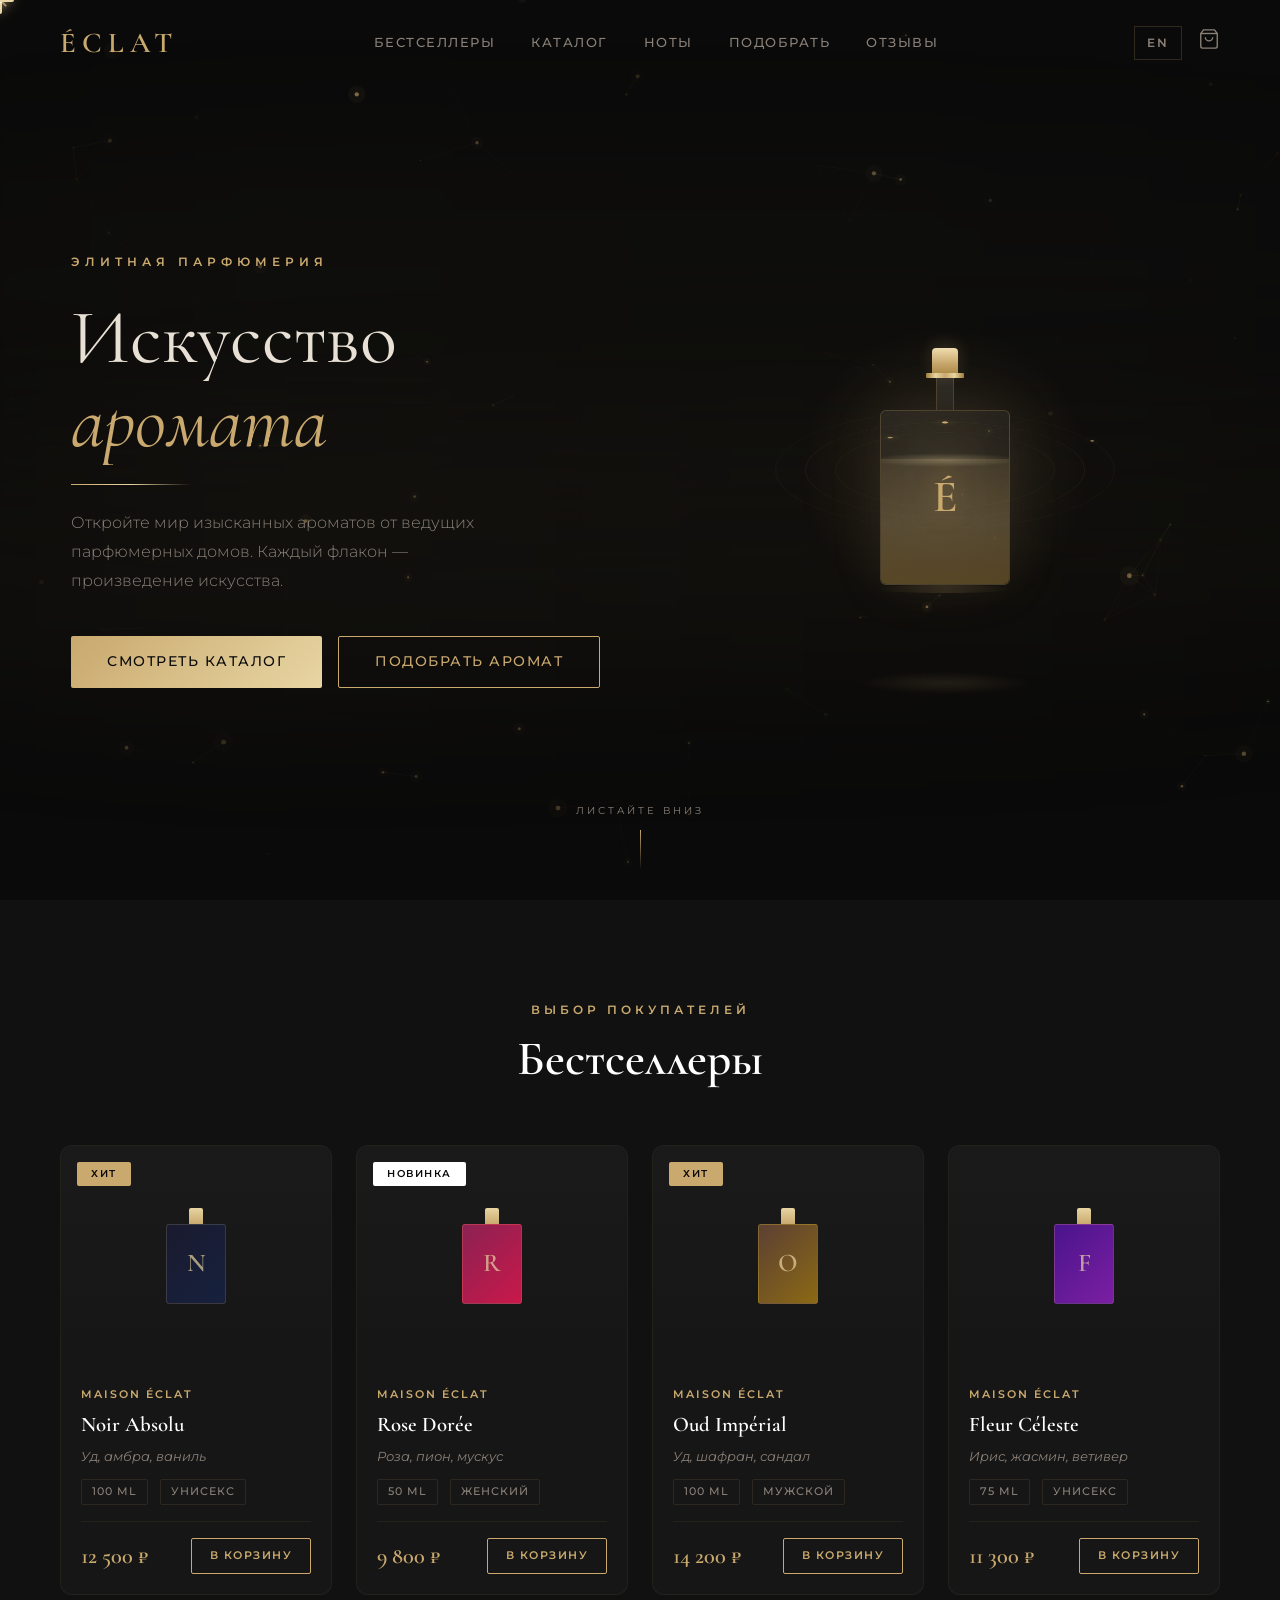
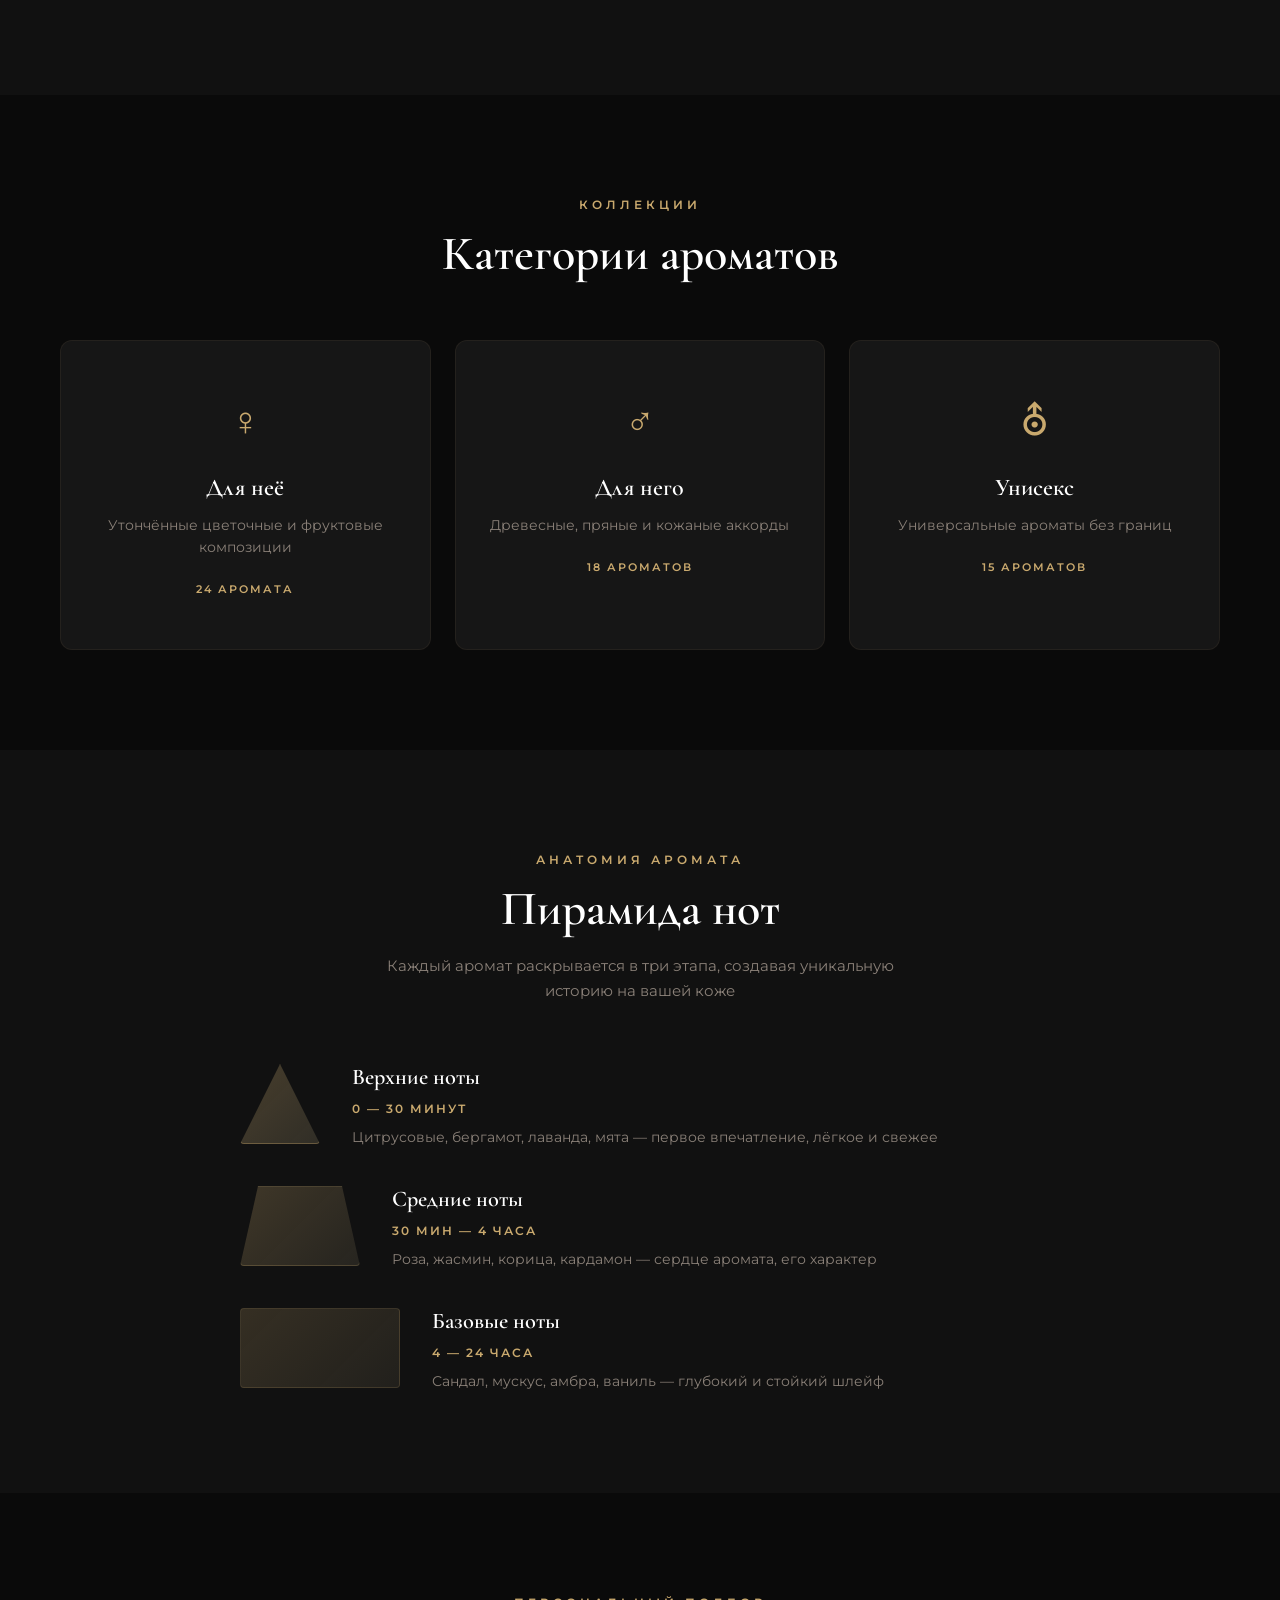
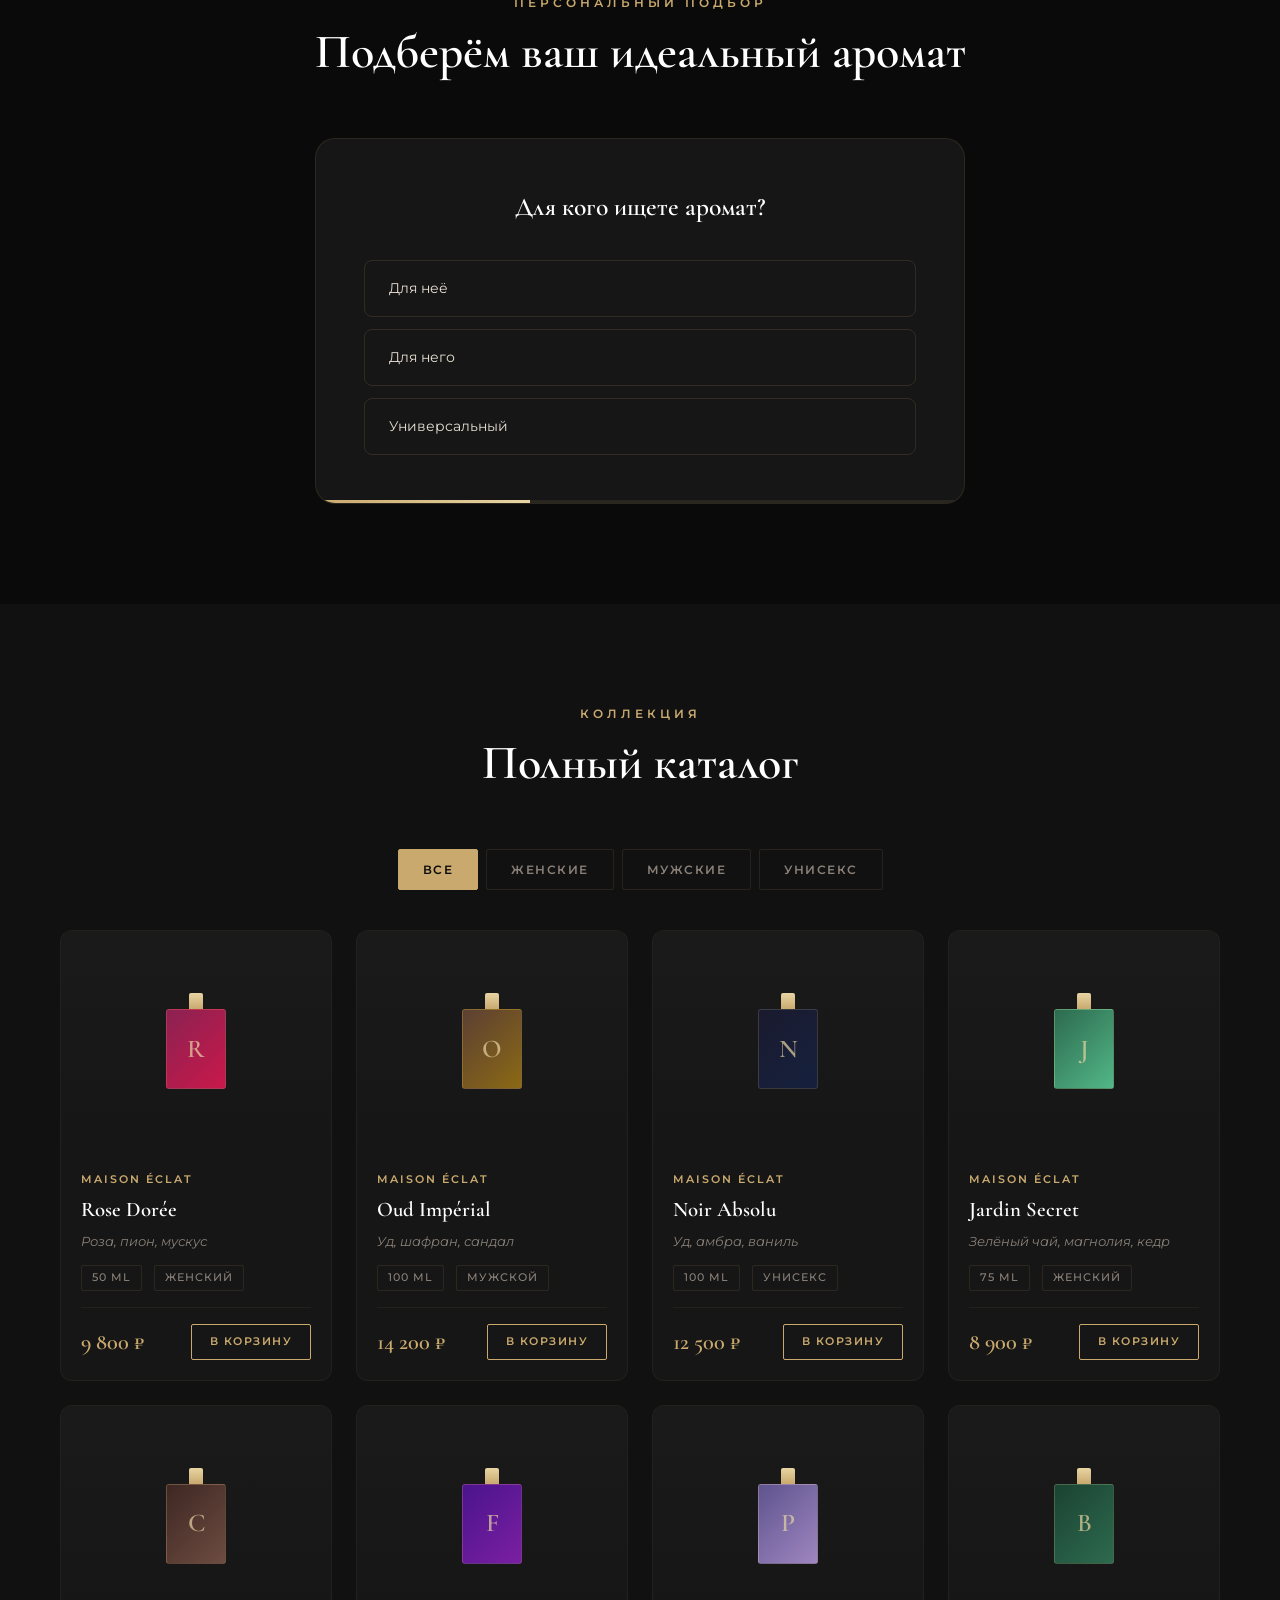
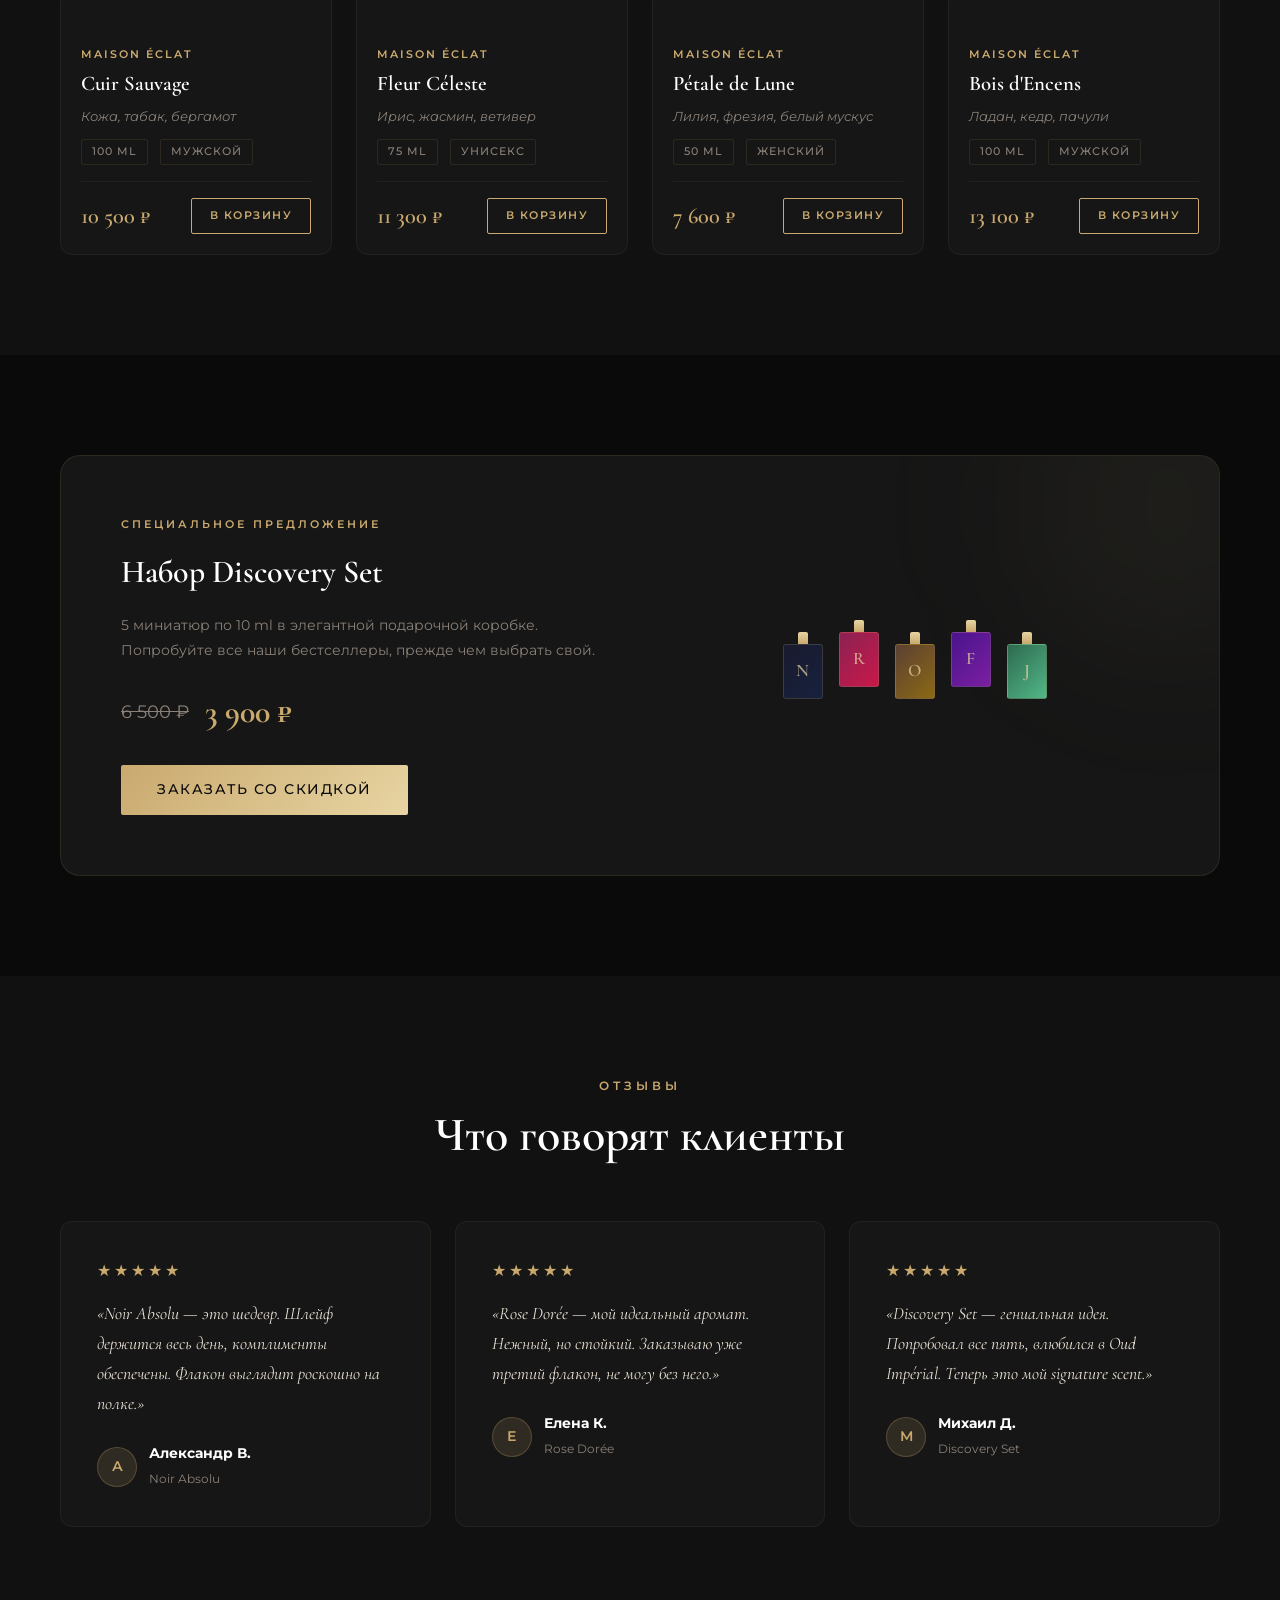
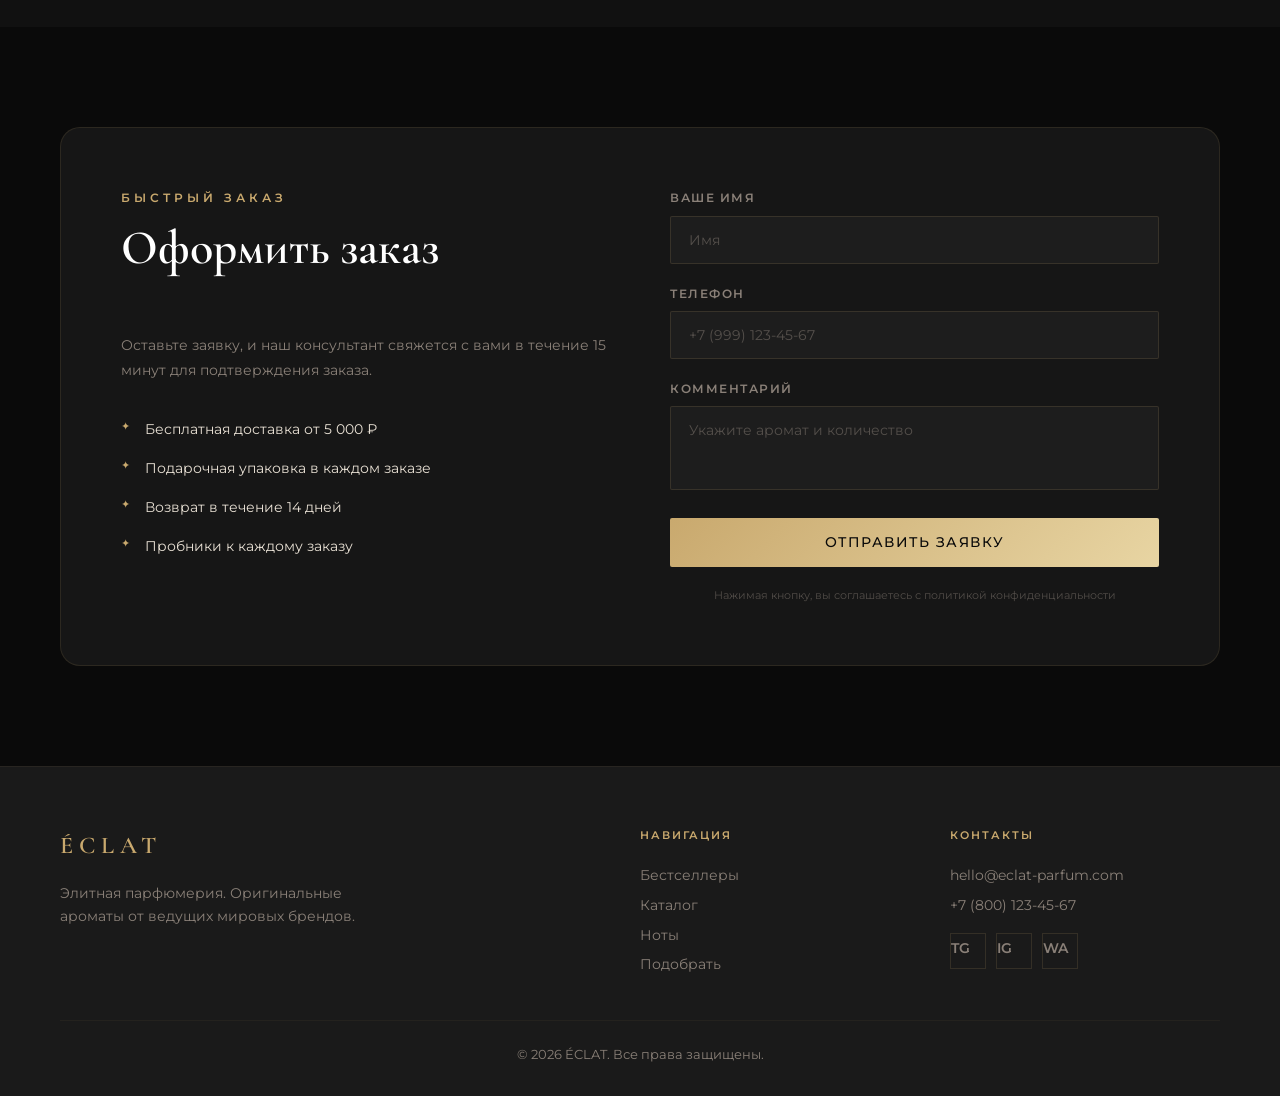
==== index.html @ 72a9467e "Initial deploy" ====
<!DOCTYPE html>
<html lang="ru">
<head>
    <meta charset="UTF-8">
    <meta name="viewport" content="width=device-width, initial-scale=1.0">
    <meta name="description" content="ÉCLAT — магазин элитной парфюмерии. Оригинальные ароматы от ведущих мировых брендов.">
    <meta property="og:title" content="ÉCLAT — Luxury Perfumery">
    <meta property="og:description" content="Original fragrances from world-renowned brands. Find your signature scent.">
    <meta property="og:type" content="website">
    <title>ÉCLAT — Luxury Perfumery</title>
    <link rel="preconnect" href="https://fonts.googleapis.com">
    <link rel="preconnect" href="https://fonts.gstatic.com" crossorigin>
    <link href="https://fonts.googleapis.com/css2?family=Cormorant+Garamond:ital,wght@0,400;0,500;0,600;0,700;1,400;1,500&family=Montserrat:wght@300;400;500;600;700&display=swap" rel="stylesheet">
    <link rel="stylesheet" href="style.css">
    <color-scheme content="only light">
</head>
<body>

    <!-- HEADER -->
    <header class="header" id="header">
        <div class="container header__inner">
            <a href="#" class="logo">ÉCLAT</a>
            <nav class="nav" id="nav">
                <a href="#bestsellers" class="nav__link" data-i18n="nav_best">Бестселлеры</a>
                <a href="#catalog" class="nav__link" data-i18n="nav_catalog">Каталог</a>
                <a href="#pyramid" class="nav__link" data-i18n="nav_pyramid">Ноты</a>
                <a href="#quiz" class="nav__link" data-i18n="nav_quiz">Подобрать</a>
                <a href="#reviews" class="nav__link" data-i18n="nav_reviews">Отзывы</a>
            </nav>
            <div class="header__right">
                <button class="lang-toggle" id="langToggle" aria-label="Switch language">EN</button>
                <button class="cart-btn" id="cartBtn" aria-label="Cart">
                    <svg width="22" height="22" viewBox="0 0 24 24" fill="none" stroke="currentColor" stroke-width="1.5"><path d="M6 2L3 6v14a2 2 0 002 2h14a2 2 0 002-2V6l-3-4z"/><line x1="3" y1="6" x2="21" y2="6"/><path d="M16 10a4 4 0 01-8 0"/></svg>
                    <span class="cart-btn__count" id="cartCount">0</span>
                </button>
                <button class="burger" id="burger" aria-label="Menu">
                    <span></span><span></span><span></span>
                </button>
            </div>
        </div>
    </header>

    <!-- HERO -->
    <section class="hero" id="hero">
        <canvas class="hero__canvas" id="heroCanvas"></canvas>
        <div class="hero__aurora">
            <div class="hero__aurora-wave hero__aurora-wave--1"></div>
            <div class="hero__aurora-wave hero__aurora-wave--2"></div>
            <div class="hero__aurora-wave hero__aurora-wave--3"></div>
        </div>
        <div class="hero__mouse-glow" id="mouseGlow"></div>
        <div class="container hero__inner">
            <div class="hero__content">
                <p class="hero__pre" data-i18n="hero_pre">Элитная парфюмерия</p>
                <h1 class="hero__title">
                    <span class="hero__title-line" data-i18n="hero_t1">Искусство</span>
                    <span class="hero__title-line hero__title-line--accent" data-i18n="hero_t2">аромата</span>
                </h1>
                <div class="hero__line-reveal"></div>
                <p class="hero__subtitle" data-i18n="hero_sub">Откройте мир изысканных ароматов от ведущих парфюмерных домов. Каждый флакон — произведение искусства.</p>
                <div class="hero__actions">
                    <a href="#catalog" class="btn btn--gold" data-i18n="hero_cta1">Смотреть каталог</a>
                    <a href="#quiz" class="btn btn--outline" data-i18n="hero_cta2">Подобрать аромат</a>
                </div>
            </div>
            <div class="hero__bottle">
                <div class="hero__orbit hero__orbit--1"><div class="hero__orbit-dot"></div></div>
                <div class="hero__orbit hero__orbit--2"><div class="hero__orbit-dot"></div></div>
                <div class="hero__orbit hero__orbit--3"><div class="hero__orbit-dot"></div></div>
                <div class="hero__bottle-glow"></div>
                <div class="hero__bottle-shape">
                    <div class="hero__bottle-cap"></div>
                    <div class="hero__bottle-neck"></div>
                    <div class="hero__bottle-body">
                        <div class="hero__bottle-liquid"></div>
                        <div class="hero__bottle-reflection"></div>
                        <div class="hero__bottle-label">É</div>
                    </div>
                    <div class="hero__bottle-base"></div>
                </div>
                <div class="hero__bottle-shadow"></div>
                <div class="hero__sparkles" id="heroSparkles"></div>
            </div>
        </div>
        <div class="hero__scroll">
            <span data-i18n="hero_scroll">Листайте вниз</span>
            <div class="hero__scroll-line"></div>
        </div>
    </section>

    <!-- BESTSELLERS -->
    <section class="bestsellers" id="bestsellers">
        <div class="container">
            <div class="section-head">
                <p class="section-label" data-i18n="best_label">Выбор покупателей</p>
                <h2 class="section-title" data-i18n="best_title">Бестселлеры</h2>
            </div>
            <div class="bestsellers__grid">
                <div class="product-card" data-price="12500" data-name-ru="Noir Absolu" data-name-en="Noir Absolu">
                    <div class="product-card__badge" data-i18n="badge_hit">Хит</div>
                    <div class="product-card__img">
                        <div class="product-card__bottle" style="--clr1: #1a1a2e; --clr2: #16213e;">
                            <div class="mini-bottle"><div class="mini-cap"></div><div class="mini-body"><span>N</span></div></div>
                        </div>
                    </div>
                    <div class="product-card__info">
                        <p class="product-card__brand">Maison ÉCLAT</p>
                        <h3 class="product-card__name">Noir Absolu</h3>
                        <p class="product-card__notes" data-i18n="best1_notes">Уд, амбра, ваниль</p>
                        <div class="product-card__meta">
                            <span class="product-card__volume">100 ml</span>
                            <span class="product-card__type" data-i18n="type_unisex">Унисекс</span>
                        </div>
                        <div class="product-card__bottom">
                            <span class="product-card__price">12 500 ₽</span>
                            <button class="product-card__cart" data-i18n="btn_cart" aria-label="Add to cart">В корзину</button>
                        </div>
                    </div>
                </div>
                <div class="product-card" data-price="9800" data-name-ru="Rose Dorée" data-name-en="Rose Dorée">
                    <div class="product-card__badge badge--new" data-i18n="badge_new">Новинка</div>
                    <div class="product-card__img">
                        <div class="product-card__bottle" style="--clr1: #8b2252; --clr2: #c9184a;">
                            <div class="mini-bottle"><div class="mini-cap"></div><div class="mini-body"><span>R</span></div></div>
                        </div>
                    </div>
                    <div class="product-card__info">
                        <p class="product-card__brand">Maison ÉCLAT</p>
                        <h3 class="product-card__name">Rose Dorée</h3>
                        <p class="product-card__notes" data-i18n="best2_notes">Роза, пион, мускус</p>
                        <div class="product-card__meta">
                            <span class="product-card__volume">50 ml</span>
                            <span class="product-card__type" data-i18n="type_women">Женский</span>
                        </div>
                        <div class="product-card__bottom">
                            <span class="product-card__price">9 800 ₽</span>
                            <button class="product-card__cart" data-i18n="btn_cart">В корзину</button>
                        </div>
                    </div>
                </div>
                <div class="product-card" data-price="14200" data-name-ru="Oud Impérial" data-name-en="Oud Impérial">
                    <div class="product-card__badge" data-i18n="badge_hit">Хит</div>
                    <div class="product-card__img">
                        <div class="product-card__bottle" style="--clr1: #5c4033; --clr2: #8b6914;">
                            <div class="mini-bottle"><div class="mini-cap"></div><div class="mini-body"><span>O</span></div></div>
                        </div>
                    </div>
                    <div class="product-card__info">
                        <p class="product-card__brand">Maison ÉCLAT</p>
                        <h3 class="product-card__name">Oud Impérial</h3>
                        <p class="product-card__notes" data-i18n="best3_notes">Уд, шафран, сандал</p>
                        <div class="product-card__meta">
                            <span class="product-card__volume">100 ml</span>
                            <span class="product-card__type" data-i18n="type_men">Мужской</span>
                        </div>
                        <div class="product-card__bottom">
                            <span class="product-card__price">14 200 ₽</span>
                            <button class="product-card__cart" data-i18n="btn_cart">В корзину</button>
                        </div>
                    </div>
                </div>
                <div class="product-card" data-price="11300" data-name-ru="Fleur Céleste" data-name-en="Fleur Céleste">
                    <div class="product-card__img">
                        <div class="product-card__bottle" style="--clr1: #4a148c; --clr2: #7b1fa2;">
                            <div class="mini-bottle"><div class="mini-cap"></div><div class="mini-body"><span>F</span></div></div>
                        </div>
                    </div>
                    <div class="product-card__info">
                        <p class="product-card__brand">Maison ÉCLAT</p>
                        <h3 class="product-card__name">Fleur Céleste</h3>
                        <p class="product-card__notes" data-i18n="best4_notes">Ирис, жасмин, ветивер</p>
                        <div class="product-card__meta">
                            <span class="product-card__volume">75 ml</span>
                            <span class="product-card__type" data-i18n="type_unisex">Унисекс</span>
                        </div>
                        <div class="product-card__bottom">
                            <span class="product-card__price">11 300 ₽</span>
                            <button class="product-card__cart" data-i18n="btn_cart">В корзину</button>
                        </div>
                    </div>
                </div>
            </div>
        </div>
    </section>

    <!-- CATEGORIES -->
    <section class="categories" id="categories">
        <div class="container">
            <div class="section-head">
                <p class="section-label" data-i18n="cat_label">Коллекции</p>
                <h2 class="section-title" data-i18n="cat_title">Категории ароматов</h2>
            </div>
            <div class="categories__grid">
                <a href="#catalog" class="category-card" data-filter="women">
                    <div class="category-card__icon">&#9792;</div>
                    <h3 data-i18n="cat_women">Для неё</h3>
                    <p data-i18n="cat_women_desc">Утончённые цветочные и фруктовые композиции</p>
                    <span class="category-card__count" data-i18n="cat_women_count">24 аромата</span>
                </a>
                <a href="#catalog" class="category-card" data-filter="men">
                    <div class="category-card__icon">&#9794;</div>
                    <h3 data-i18n="cat_men">Для него</h3>
                    <p data-i18n="cat_men_desc">Древесные, пряные и кожаные аккорды</p>
                    <span class="category-card__count" data-i18n="cat_men_count">18 ароматов</span>
                </a>
                <a href="#catalog" class="category-card" data-filter="unisex">
                    <div class="category-card__icon">&#9954;</div>
                    <h3 data-i18n="cat_unisex">Унисекс</h3>
                    <p data-i18n="cat_unisex_desc">Универсальные ароматы без границ</p>
                    <span class="category-card__count" data-i18n="cat_unisex_count">15 ароматов</span>
                </a>
            </div>
        </div>
    </section>

    <!-- FRAGRANCE PYRAMID -->
    <section class="pyramid" id="pyramid">
        <div class="container">
            <div class="section-head">
                <p class="section-label" data-i18n="pyr_label">Анатомия аромата</p>
                <h2 class="section-title" data-i18n="pyr_title">Пирамида нот</h2>
                <p class="section-desc" data-i18n="pyr_desc">Каждый аромат раскрывается в три этапа, создавая уникальную историю на вашей коже</p>
            </div>
            <div class="pyramid__visual">
                <div class="pyramid__level pyramid__level--top">
                    <div class="pyramid__shape pyramid__shape--top"></div>
                    <div class="pyramid__info">
                        <h3 data-i18n="pyr_top">Верхние ноты</h3>
                        <p class="pyramid__time" data-i18n="pyr_top_time">0 — 30 минут</p>
                        <p class="pyramid__notes" data-i18n="pyr_top_notes">Цитрусовые, бергамот, лаванда, мята — первое впечатление, лёгкое и свежее</p>
                    </div>
                </div>
                <div class="pyramid__level pyramid__level--mid">
                    <div class="pyramid__shape pyramid__shape--mid"></div>
                    <div class="pyramid__info">
                        <h3 data-i18n="pyr_mid">Средние ноты</h3>
                        <p class="pyramid__time" data-i18n="pyr_mid_time">30 мин — 4 часа</p>
                        <p class="pyramid__notes" data-i18n="pyr_mid_notes">Роза, жасмин, корица, кардамон — сердце аромата, его характер</p>
                    </div>
                </div>
                <div class="pyramid__level pyramid__level--base">
                    <div class="pyramid__shape pyramid__shape--base"></div>
                    <div class="pyramid__info">
                        <h3 data-i18n="pyr_base">Базовые ноты</h3>
                        <p class="pyramid__time" data-i18n="pyr_base_time">4 — 24 часа</p>
                        <p class="pyramid__notes" data-i18n="pyr_base_notes">Сандал, мускус, амбра, ваниль — глубокий и стойкий шлейф</p>
                    </div>
                </div>
            </div>
        </div>
    </section>

    <!-- QUIZ -->
    <section class="quiz" id="quiz">
        <div class="container">
            <div class="section-head">
                <p class="section-label" data-i18n="quiz_label">Персональный подбор</p>
                <h2 class="section-title" data-i18n="quiz_title">Подберём ваш идеальный аромат</h2>
            </div>
            <div class="quiz__box" id="quizBox">
                <div class="quiz__step quiz__step--active" data-step="1">
                    <p class="quiz__question" data-i18n="q1">Для кого ищете аромат?</p>
                    <div class="quiz__options">
                        <button class="quiz__option" data-value="women" data-i18n="q1_a1">Для неё</button>
                        <button class="quiz__option" data-value="men" data-i18n="q1_a2">Для него</button>
                        <button class="quiz__option" data-value="unisex" data-i18n="q1_a3">Универсальный</button>
                    </div>
                </div>
                <div class="quiz__step" data-step="2">
                    <p class="quiz__question" data-i18n="q2">Какое настроение ближе?</p>
                    <div class="quiz__options">
                        <button class="quiz__option" data-value="fresh" data-i18n="q2_a1">Свежесть и лёгкость</button>
                        <button class="quiz__option" data-value="warm" data-i18n="q2_a2">Тепло и уют</button>
                        <button class="quiz__option" data-value="bold" data-i18n="q2_a3">Дерзость и страсть</button>
                        <button class="quiz__option" data-value="elegant" data-i18n="q2_a4">Элегантность и класс</button>
                    </div>
                </div>
                <div class="quiz__step" data-step="3">
                    <p class="quiz__question" data-i18n="q3">Предпочтительная стойкость?</p>
                    <div class="quiz__options">
                        <button class="quiz__option" data-value="light" data-i18n="q3_a1">Лёгкий (2-4 часа)</button>
                        <button class="quiz__option" data-value="medium" data-i18n="q3_a2">Средний (4-8 часов)</button>
                        <button class="quiz__option" data-value="heavy" data-i18n="q3_a3">Стойкий (8+ часов)</button>
                    </div>
                </div>
                <div class="quiz__step" data-step="result">
                    <div class="quiz__result" id="quizResult"></div>
                </div>
                <div class="quiz__progress">
                    <div class="quiz__progress-bar" id="quizProgress"></div>
                </div>
            </div>
        </div>
    </section>

    <!-- CATALOG -->
    <section class="catalog" id="catalog">
        <div class="container">
            <div class="section-head">
                <p class="section-label" data-i18n="cat2_label">Коллекция</p>
                <h2 class="section-title" data-i18n="cat2_title">Полный каталог</h2>
            </div>
            <div class="catalog__filters">
                <button class="catalog__filter active" data-filter="all" data-i18n="filter_all">Все</button>
                <button class="catalog__filter" data-filter="women" data-i18n="filter_women">Женские</button>
                <button class="catalog__filter" data-filter="men" data-i18n="filter_men">Мужские</button>
                <button class="catalog__filter" data-filter="unisex" data-i18n="filter_unisex">Унисекс</button>
            </div>
            <div class="catalog__grid" id="catalogGrid">
                <!-- Product 1 -->
                <div class="product-card" data-category="women" data-price="9800" data-name-ru="Rose Dorée" data-name-en="Rose Dorée">
                    <div class="product-card__img">
                        <div class="product-card__bottle" style="--clr1: #8b2252; --clr2: #c9184a;">
                            <div class="mini-bottle"><div class="mini-cap"></div><div class="mini-body"><span>R</span></div></div>
                        </div>
                    </div>
                    <div class="product-card__info">
                        <p class="product-card__brand">Maison ÉCLAT</p>
                        <h3 class="product-card__name">Rose Dorée</h3>
                        <p class="product-card__notes" data-i18n="c1_notes">Роза, пион, мускус</p>
                        <div class="product-card__meta">
                            <span class="product-card__volume">50 ml</span>
                            <span class="product-card__type" data-i18n="type_women">Женский</span>
                        </div>
                        <div class="product-card__bottom">
                            <span class="product-card__price">9 800 ₽</span>
                            <button class="product-card__cart" data-i18n="btn_cart">В корзину</button>
                        </div>
                    </div>
                </div>
                <!-- Product 2 -->
                <div class="product-card" data-category="men" data-price="14200" data-name-ru="Oud Impérial" data-name-en="Oud Impérial">
                    <div class="product-card__img">
                        <div class="product-card__bottle" style="--clr1: #5c4033; --clr2: #8b6914;">
                            <div class="mini-bottle"><div class="mini-cap"></div><div class="mini-body"><span>O</span></div></div>
                        </div>
                    </div>
                    <div class="product-card__info">
                        <p class="product-card__brand">Maison ÉCLAT</p>
                        <h3 class="product-card__name">Oud Impérial</h3>
                        <p class="product-card__notes" data-i18n="c2_notes">Уд, шафран, сандал</p>
                        <div class="product-card__meta">
                            <span class="product-card__volume">100 ml</span>
                            <span class="product-card__type" data-i18n="type_men">Мужской</span>
                        </div>
                        <div class="product-card__bottom">
                            <span class="product-card__price">14 200 ₽</span>
                            <button class="product-card__cart" data-i18n="btn_cart">В корзину</button>
                        </div>
                    </div>
                </div>
                <!-- Product 3 -->
                <div class="product-card" data-category="unisex" data-price="12500" data-name-ru="Noir Absolu" data-name-en="Noir Absolu">
                    <div class="product-card__img">
                        <div class="product-card__bottle" style="--clr1: #1a1a2e; --clr2: #16213e;">
                            <div class="mini-bottle"><div class="mini-cap"></div><div class="mini-body"><span>N</span></div></div>
                        </div>
                    </div>
                    <div class="product-card__info">
                        <p class="product-card__brand">Maison ÉCLAT</p>
                        <h3 class="product-card__name">Noir Absolu</h3>
                        <p class="product-card__notes" data-i18n="c3_notes">Уд, амбра, ваниль</p>
                        <div class="product-card__meta">
                            <span class="product-card__volume">100 ml</span>
                            <span class="product-card__type" data-i18n="type_unisex">Унисекс</span>
                        </div>
                        <div class="product-card__bottom">
                            <span class="product-card__price">12 500 ₽</span>
                            <button class="product-card__cart" data-i18n="btn_cart">В корзину</button>
                        </div>
                    </div>
                </div>
                <!-- Product 4 -->
                <div class="product-card" data-category="women" data-price="8900" data-name-ru="Jardin Secret" data-name-en="Jardin Secret">
                    <div class="product-card__img">
                        <div class="product-card__bottle" style="--clr1: #2d6a4f; --clr2: #52b788;">
                            <div class="mini-bottle"><div class="mini-cap"></div><div class="mini-body"><span>J</span></div></div>
                        </div>
                    </div>
                    <div class="product-card__info">
                        <p class="product-card__brand">Maison ÉCLAT</p>
                        <h3 class="product-card__name">Jardin Secret</h3>
                        <p class="product-card__notes" data-i18n="c4_notes">Зелёный чай, магнолия, кедр</p>
                        <div class="product-card__meta">
                            <span class="product-card__volume">75 ml</span>
                            <span class="product-card__type" data-i18n="type_women">Женский</span>
                        </div>
                        <div class="product-card__bottom">
                            <span class="product-card__price">8 900 ₽</span>
                            <button class="product-card__cart" data-i18n="btn_cart">В корзину</button>
                        </div>
                    </div>
                </div>
                <!-- Product 5 -->
                <div class="product-card" data-category="men" data-price="10500" data-name-ru="Cuir Sauvage" data-name-en="Cuir Sauvage">
                    <div class="product-card__img">
                        <div class="product-card__bottle" style="--clr1: #3e2723; --clr2: #6d4c41;">
                            <div class="mini-bottle"><div class="mini-cap"></div><div class="mini-body"><span>C</span></div></div>
                        </div>
                    </div>
                    <div class="product-card__info">
                        <p class="product-card__brand">Maison ÉCLAT</p>
                        <h3 class="product-card__name">Cuir Sauvage</h3>
                        <p class="product-card__notes" data-i18n="c5_notes">Кожа, табак, бергамот</p>
                        <div class="product-card__meta">
                            <span class="product-card__volume">100 ml</span>
                            <span class="product-card__type" data-i18n="type_men">Мужской</span>
                        </div>
                        <div class="product-card__bottom">
                            <span class="product-card__price">10 500 ₽</span>
                            <button class="product-card__cart" data-i18n="btn_cart">В корзину</button>
                        </div>
                    </div>
                </div>
                <!-- Product 6 -->
                <div class="product-card" data-category="unisex" data-price="11300" data-name-ru="Fleur Céleste" data-name-en="Fleur Céleste">
                    <div class="product-card__img">
                        <div class="product-card__bottle" style="--clr1: #4a148c; --clr2: #7b1fa2;">
                            <div class="mini-bottle"><div class="mini-cap"></div><div class="mini-body"><span>F</span></div></div>
                        </div>
                    </div>
                    <div class="product-card__info">
                        <p class="product-card__brand">Maison ÉCLAT</p>
                        <h3 class="product-card__name">Fleur Céleste</h3>
                        <p class="product-card__notes" data-i18n="c6_notes">Ирис, жасмин, ветивер</p>
                        <div class="product-card__meta">
                            <span class="product-card__volume">75 ml</span>
                            <span class="product-card__type" data-i18n="type_unisex">Унисекс</span>
                        </div>
                        <div class="product-card__bottom">
                            <span class="product-card__price">11 300 ₽</span>
                            <button class="product-card__cart" data-i18n="btn_cart">В корзину</button>
                        </div>
                    </div>
                </div>
                <!-- Product 7 -->
                <div class="product-card" data-category="women" data-price="7600" data-name-ru="Pétale de Lune" data-name-en="Pétale de Lune">
                    <div class="product-card__img">
                        <div class="product-card__bottle" style="--clr1: #5e548e; --clr2: #9f86c0;">
                            <div class="mini-bottle"><div class="mini-cap"></div><div class="mini-body"><span>P</span></div></div>
                        </div>
                    </div>
                    <div class="product-card__info">
                        <p class="product-card__brand">Maison ÉCLAT</p>
                        <h3 class="product-card__name">Pétale de Lune</h3>
                        <p class="product-card__notes" data-i18n="c7_notes">Лилия, фрезия, белый мускус</p>
                        <div class="product-card__meta">
                            <span class="product-card__volume">50 ml</span>
                            <span class="product-card__type" data-i18n="type_women">Женский</span>
                        </div>
                        <div class="product-card__bottom">
                            <span class="product-card__price">7 600 ₽</span>
                            <button class="product-card__cart" data-i18n="btn_cart">В корзину</button>
                        </div>
                    </div>
                </div>
                <!-- Product 8 -->
                <div class="product-card" data-category="men" data-price="13100" data-name-ru="Bois d'Encens" data-name-en="Bois d'Encens">
                    <div class="product-card__img">
                        <div class="product-card__bottle" style="--clr1: #1b4332; --clr2: #2d6a4f;">
                            <div class="mini-bottle"><div class="mini-cap"></div><div class="mini-body"><span>B</span></div></div>
                        </div>
                    </div>
                    <div class="product-card__info">
                        <p class="product-card__brand">Maison ÉCLAT</p>
                        <h3 class="product-card__name">Bois d'Encens</h3>
                        <p class="product-card__notes" data-i18n="c8_notes">Ладан, кедр, пачули</p>
                        <div class="product-card__meta">
                            <span class="product-card__volume">100 ml</span>
                            <span class="product-card__type" data-i18n="type_men">Мужской</span>
                        </div>
                        <div class="product-card__bottom">
                            <span class="product-card__price">13 100 ₽</span>
                            <button class="product-card__cart" data-i18n="btn_cart">В корзину</button>
                        </div>
                    </div>
                </div>
            </div>
        </div>
    </section>

    <!-- PROMO -->
    <section class="promo" id="promo">
        <div class="container">
            <div class="promo__inner">
                <div class="promo__content">
                    <p class="promo__label" data-i18n="promo_label">Специальное предложение</p>
                    <h2 class="promo__title" data-i18n="promo_title">Набор Discovery Set</h2>
                    <p class="promo__desc" data-i18n="promo_desc">5 миниатюр по 10 ml в элегантной подарочной коробке. Попробуйте все наши бестселлеры, прежде чем выбрать свой.</p>
                    <div class="promo__prices">
                        <span class="promo__old">6 500 ₽</span>
                        <span class="promo__new">3 900 ₽</span>
                    </div>
                    <a href="#order" class="btn btn--gold" data-i18n="promo_cta">Заказать со скидкой</a>
                </div>
                <div class="promo__visual">
                    <div class="promo__bottles">
                        <div class="promo__mini" style="--clr1: #1a1a2e; --clr2: #16213e; --delay: 0s;"><div class="mini-bottle sm"><div class="mini-cap"></div><div class="mini-body"><span>N</span></div></div></div>
                        <div class="promo__mini" style="--clr1: #8b2252; --clr2: #c9184a; --delay: 0.1s;"><div class="mini-bottle sm"><div class="mini-cap"></div><div class="mini-body"><span>R</span></div></div></div>
                        <div class="promo__mini" style="--clr1: #5c4033; --clr2: #8b6914; --delay: 0.2s;"><div class="mini-bottle sm"><div class="mini-cap"></div><div class="mini-body"><span>O</span></div></div></div>
                        <div class="promo__mini" style="--clr1: #4a148c; --clr2: #7b1fa2; --delay: 0.3s;"><div class="mini-bottle sm"><div class="mini-cap"></div><div class="mini-body"><span>F</span></div></div></div>
                        <div class="promo__mini" style="--clr1: #2d6a4f; --clr2: #52b788; --delay: 0.4s;"><div class="mini-bottle sm"><div class="mini-cap"></div><div class="mini-body"><span>J</span></div></div></div>
                    </div>
                </div>
            </div>
        </div>
    </section>

    <!-- REVIEWS -->
    <section class="reviews" id="reviews">
        <div class="container">
            <div class="section-head">
                <p class="section-label" data-i18n="rev_label">Отзывы</p>
                <h2 class="section-title" data-i18n="rev_title">Что говорят клиенты</h2>
            </div>
            <div class="reviews__grid">
                <div class="review-card">
                    <div class="review-card__stars">&#9733;&#9733;&#9733;&#9733;&#9733;</div>
                    <p class="review-card__text" data-i18n="rev1_text">«Noir Absolu — это шедевр. Шлейф держится весь день, комплименты обеспечены. Флакон выглядит роскошно на полке.»</p>
                    <div class="review-card__author">
                        <div class="review-card__avatar">А</div>
                        <div>
                            <strong data-i18n="rev1_name">Александр В.</strong>
                            <span>Noir Absolu</span>
                        </div>
                    </div>
                </div>
                <div class="review-card">
                    <div class="review-card__stars">&#9733;&#9733;&#9733;&#9733;&#9733;</div>
                    <p class="review-card__text" data-i18n="rev2_text">«Rose Dorée — мой идеальный аромат. Нежный, но стойкий. Заказываю уже третий флакон, не могу без него.»</p>
                    <div class="review-card__author">
                        <div class="review-card__avatar">Е</div>
                        <div>
                            <strong data-i18n="rev2_name">Елена К.</strong>
                            <span>Rose Dorée</span>
                        </div>
                    </div>
                </div>
                <div class="review-card">
                    <div class="review-card__stars">&#9733;&#9733;&#9733;&#9733;&#9733;</div>
                    <p class="review-card__text" data-i18n="rev3_text">«Discovery Set — гениальная идея. Попробовал все пять, влюбился в Oud Impérial. Теперь это мой signature scent.»</p>
                    <div class="review-card__author">
                        <div class="review-card__avatar">М</div>
                        <div>
                            <strong data-i18n="rev3_name">Михаил Д.</strong>
                            <span>Discovery Set</span>
                        </div>
                    </div>
                </div>
            </div>
        </div>
    </section>

    <!-- ORDER -->
    <section class="order" id="order">
        <div class="container">
            <div class="order__inner">
                <div class="order__content">
                    <div class="section-head" style="text-align:left;">
                        <p class="section-label" data-i18n="order_label">Быстрый заказ</p>
                        <h2 class="section-title" style="text-align:left;" data-i18n="order_title">Оформить заказ</h2>
                    </div>
                    <p class="order__desc" data-i18n="order_desc">Оставьте заявку, и наш консультант свяжется с вами в течение 15 минут для подтверждения заказа.</p>
                    <ul class="order__perks">
                        <li data-i18n="order_p1">Бесплатная доставка от 5 000 ₽</li>
                        <li data-i18n="order_p2">Подарочная упаковка в каждом заказе</li>
                        <li data-i18n="order_p3">Возврат в течение 14 дней</li>
                        <li data-i18n="order_p4">Пробники к каждому заказу</li>
                    </ul>
                </div>
                <form class="order__form" id="orderForm">
                    <div class="form-group">
                        <label data-i18n="form_name">Ваше имя</label>
                        <input type="text" name="name" required placeholder="Имя">
                    </div>
                    <div class="form-group">
                        <label data-i18n="form_phone">Телефон</label>
                        <input type="tel" name="phone" required placeholder="+7 (999) 123-45-67">
                    </div>
                    <div class="form-group">
                        <label data-i18n="form_comment">Комментарий</label>
                        <textarea name="comment" rows="3" placeholder="Укажите аромат и количество"></textarea>
                    </div>
                    <button type="submit" class="btn btn--gold btn--full" data-i18n="form_submit">Отправить заявку</button>
                    <p class="order__note" data-i18n="form_note">Нажимая кнопку, вы соглашаетесь с политикой конфиденциальности</p>
                </form>
            </div>
        </div>
    </section>

    <!-- CART MODAL -->
    <div class="cart-modal" id="cartModal">
        <div class="cart-modal__overlay" id="cartOverlay"></div>
        <div class="cart-modal__panel">
            <div class="cart-modal__header">
                <h3 data-i18n="cart_title">Корзина</h3>
                <button class="cart-modal__close" id="cartClose" aria-label="Close">&times;</button>
            </div>
            <div class="cart-modal__body" id="cartBody">
                <p class="cart-modal__empty" data-i18n="cart_empty">Корзина пуста</p>
            </div>
            <div class="cart-modal__footer" id="cartFooter" style="display:none;">
                <div class="cart-modal__total">
                    <span data-i18n="cart_total">Итого:</span>
                    <strong id="cartTotal">0 ₽</strong>
                </div>
                <a href="#order" class="btn btn--gold btn--full" id="cartCheckout" data-i18n="cart_checkout">Оформить заказ</a>
            </div>
        </div>
    </div>

    <!-- FOOTER -->
    <footer class="footer">
        <div class="container footer__inner">
            <div class="footer__top">
                <div class="footer__brand">
                    <a href="#" class="logo logo--footer">ÉCLAT</a>
                    <p class="footer__tagline" data-i18n="footer_tagline">Элитная парфюмерия. Оригинальные ароматы от ведущих мировых брендов.</p>
                </div>
                <div class="footer__links">
                    <h4 data-i18n="footer_nav">Навигация</h4>
                    <a href="#bestsellers" data-i18n="nav_best">Бестселлеры</a>
                    <a href="#catalog" data-i18n="nav_catalog">Каталог</a>
                    <a href="#pyramid" data-i18n="nav_pyramid">Ноты</a>
                    <a href="#quiz" data-i18n="nav_quiz">Подобрать</a>
                </div>
                <div class="footer__links">
                    <h4 data-i18n="footer_contacts">Контакты</h4>
                    <a href="mailto:hello@eclat-parfum.com">hello@eclat-parfum.com</a>
                    <a href="tel:+78001234567">+7 (800) 123-45-67</a>
                    <div class="footer__socials">
                        <a href="#" class="footer__social" aria-label="Telegram">TG</a>
                        <a href="#" class="footer__social" aria-label="Instagram">IG</a>
                        <a href="#" class="footer__social" aria-label="WhatsApp">WA</a>
                    </div>
                </div>
            </div>
            <div class="footer__bottom">
                <p>&copy; 2026 ÉCLAT. <span data-i18n="footer_rights">Все права защищены.</span></p>
            </div>
        </div>
    </footer>

    <!-- CUSTOM CURSOR -->
    <div class="cursor" id="cursor">
        <div class="cursor__star">
            <div class="cursor__ray cursor__ray--1"></div>
            <div class="cursor__ray cursor__ray--2"></div>
            <div class="cursor__dot"></div>
        </div>
    </div>

    <script src="script.js"></script>
</body>
</html>
---- style.css ----
/* ===== RESET & BASE ===== */
*, *::before, *::after {
    margin: 0;
    padding: 0;
    box-sizing: border-box;
}

:root {
    --gold: #c9a96e;
    --gold-light: #e8d5a3;
    --gold-dark: #a07d3a;
    --champagne: #f5e6c8;
    --cream: #faf6ef;
    --black: #0a0a0a;
    --dark: #111111;
    --dark-2: #1a1a1a;
    --dark-3: #222222;
    --dark-card: #161616;
    --text: #e8e0d4;
    --text-muted: #8a8078;
    --white: #ffffff;
    --gradient-gold: linear-gradient(135deg, #c9a96e, #e8d5a3);
    --gradient-dark: linear-gradient(180deg, #111111, #0a0a0a);
    --radius: 12px;
    --radius-sm: 8px;
    --radius-lg: 20px;
    --transition: 0.4s cubic-bezier(0.4, 0, 0.2, 1);
    color-scheme: only light;
}

html {
    scroll-behavior: smooth;
    scroll-padding-top: 80px;
}

body {
    font-family: 'Montserrat', -apple-system, BlinkMacSystemFont, sans-serif;
    background: var(--black);
    color: var(--text);
    line-height: 1.6;
    overflow-x: hidden;
    -webkit-font-smoothing: antialiased;
    cursor: none;
}

/* ===== CUSTOM CURSOR ===== */
.cursor {
    position: fixed;
    top: 0;
    left: 0;
    pointer-events: none;
    z-index: 99999;
    mix-blend-mode: screen;
    transition: transform 0.15s ease-out, opacity 0.3s;
    will-change: transform;
}

.cursor__star {
    width: 28px;
    height: 28px;
    position: relative;
    filter: drop-shadow(0 0 6px rgba(201, 169, 110, 0.6));
    transition: transform 0.2s ease;
}

/* 4-pointed star via two rotated squares */
.cursor__star::before,
.cursor__star::after {
    content: '';
    position: absolute;
    top: 50%;
    left: 50%;
    background: var(--gold-light);
}

.cursor__star::before {
    width: 4px;
    height: 28px;
    transform: translate(-50%, -50%);
    border-radius: 2px;
}

.cursor__star::after {
    width: 28px;
    height: 4px;
    transform: translate(-50%, -50%);
    border-radius: 2px;
}

/* Diagonal rays */
.cursor__ray {
    position: absolute;
    top: 50%;
    left: 50%;
    background: var(--gold);
    border-radius: 1px;
    opacity: 0.7;
}

.cursor__ray--1 {
    width: 2px;
    height: 18px;
    transform: translate(-50%, -50%) rotate(45deg);
}

.cursor__ray--2 {
    width: 2px;
    height: 18px;
    transform: translate(-50%, -50%) rotate(-45deg);
}

/* Center dot */
.cursor__dot {
    position: absolute;
    top: 50%;
    left: 50%;
    width: 6px;
    height: 6px;
    border-radius: 50%;
    background: var(--white);
    transform: translate(-50%, -50%);
    box-shadow: 0 0 8px rgba(255, 255, 255, 0.6);
}

/* Hover state — star grows and rotates */
.cursor.hovering .cursor__star {
    transform: scale(1.3) rotate(45deg);
}

/* Trail sparkle */
.cursor-trail {
    position: fixed;
    pointer-events: none;
    z-index: 99998;
    width: 6px;
    height: 6px;
    border-radius: 50%;
    background: var(--gold);
    opacity: 0;
    animation: cursorTrailFade 0.6s ease-out forwards;
    mix-blend-mode: screen;
}

@keyframes cursorTrailFade {
    0% { opacity: 0.7; transform: scale(1); }
    100% { opacity: 0; transform: scale(0); }
}

/* Restore default cursor on interactive elements for usability */
a, button, input, select, textarea, [role="button"] {
    cursor: none;
}

/* Hide custom cursor on touch devices */
@media (hover: none) and (pointer: coarse) {
    body { cursor: auto; }
    .cursor { display: none; }
    a, button, input, select, textarea { cursor: auto; }
}

.container {
    max-width: 1200px;
    margin: 0 auto;
    padding: 0 20px;
}

a { text-decoration: none; color: inherit; }
button { cursor: pointer; border: none; background: none; font: inherit; color: inherit; }
ul { list-style: none; }
img { max-width: 100%; display: block; }

/* ===== TYPOGRAPHY ===== */
.section-head { text-align: center; margin-bottom: 56px; }

.section-label {
    font-family: 'Montserrat', sans-serif;
    font-size: 0.75rem;
    font-weight: 600;
    letter-spacing: 4px;
    text-transform: uppercase;
    color: var(--gold);
    margin-bottom: 12px;
}

.section-title {
    font-family: 'Cormorant Garamond', serif;
    font-size: clamp(2rem, 4vw, 3rem);
    font-weight: 600;
    color: var(--white);
    line-height: 1.2;
}

.section-desc {
    color: var(--text-muted);
    max-width: 560px;
    margin: 16px auto 0;
    font-size: 0.95rem;
}

/* ===== BUTTONS ===== */
.btn {
    display: inline-flex;
    align-items: center;
    justify-content: center;
    gap: 8px;
    padding: 14px 36px;
    border-radius: 2px;
    font-weight: 500;
    font-size: 0.85rem;
    letter-spacing: 1.5px;
    text-transform: uppercase;
    transition: var(--transition);
    white-space: nowrap;
}

.btn--gold {
    background: var(--gradient-gold);
    color: var(--black);
}
.btn--gold:hover {
    box-shadow: 0 8px 32px rgba(201, 169, 110, 0.35);
    transform: translateY(-2px);
}

.btn--outline {
    border: 1px solid var(--gold);
    color: var(--gold);
}
.btn--outline:hover {
    background: rgba(201, 169, 110, 0.1);
}

.btn--full { width: 100%; }

/* ===== HEADER ===== */
.header {
    position: fixed;
    top: 0;
    left: 0;
    right: 0;
    z-index: 1000;
    padding: 20px 0;
    transition: var(--transition);
}

.header.scrolled {
    background: rgba(10, 10, 10, 0.92);
    backdrop-filter: blur(20px);
    -webkit-backdrop-filter: blur(20px);
    padding: 12px 0;
    border-bottom: 1px solid rgba(201, 169, 110, 0.1);
}

.header__inner {
    display: flex;
    align-items: center;
    justify-content: space-between;
}

.logo {
    font-family: 'Cormorant Garamond', serif;
    font-size: 1.8rem;
    font-weight: 600;
    letter-spacing: 6px;
    color: var(--gold);
    z-index: 1001;
}

.nav {
    display: flex;
    gap: 36px;
}

.nav__link {
    font-size: 0.8rem;
    font-weight: 500;
    letter-spacing: 1.5px;
    text-transform: uppercase;
    color: var(--text-muted);
    transition: var(--transition);
    position: relative;
}
.nav__link::after {
    content: '';
    position: absolute;
    bottom: -6px;
    left: 0;
    width: 0;
    height: 1px;
    background: var(--gold);
    transition: var(--transition);
}
.nav__link:hover { color: var(--gold-light); }
.nav__link:hover::after { width: 100%; }

.header__right {
    display: flex;
    align-items: center;
    gap: 16px;
}

.lang-toggle {
    font-size: 0.75rem;
    font-weight: 600;
    letter-spacing: 2px;
    color: var(--text-muted);
    padding: 6px 12px;
    border: 1px solid rgba(201, 169, 110, 0.2);
    transition: var(--transition);
}
.lang-toggle:hover {
    border-color: var(--gold);
    color: var(--gold);
}

.cart-btn {
    position: relative;
    color: var(--text-muted);
    transition: var(--transition);
}
.cart-btn:hover { color: var(--gold); }

.cart-btn__count {
    position: absolute;
    top: -6px;
    right: -8px;
    width: 18px;
    height: 18px;
    border-radius: 50%;
    background: var(--gold);
    color: var(--black);
    font-size: 0.65rem;
    font-weight: 700;
    display: flex;
    align-items: center;
    justify-content: center;
    opacity: 0;
    transform: scale(0);
    transition: var(--transition);
}
.cart-btn__count.visible {
    opacity: 1;
    transform: scale(1);
}

.burger {
    display: none;
    flex-direction: column;
    gap: 5px;
    width: 26px;
    z-index: 1001;
}
.burger span {
    display: block;
    width: 100%;
    height: 1px;
    background: var(--gold);
    transition: var(--transition);
}
.burger.active span:nth-child(1) { transform: rotate(45deg) translate(4px, 4px); }
.burger.active span:nth-child(2) { opacity: 0; }
.burger.active span:nth-child(3) { transform: rotate(-45deg) translate(4px, -4px); }

/* ===== HERO ===== */
.hero {
    position: relative;
    min-height: 100vh;
    display: flex;
    align-items: center;
    overflow: hidden;
    background: var(--black);
}

.hero__canvas {
    position: absolute;
    inset: 0;
    width: 100%;
    height: 100%;
    z-index: 1;
}

/* Aurora waves */
.hero__aurora {
    position: absolute;
    inset: 0;
    z-index: 1;
    overflow: hidden;
    opacity: 0.5;
}

.hero__aurora-wave {
    position: absolute;
    width: 200%;
    height: 300px;
    border-radius: 40%;
    filter: blur(80px);
    opacity: 0;
    animation: auroraIn 2s 0.5s forwards;
}

.hero__aurora-wave--1 {
    background: linear-gradient(90deg, transparent, rgba(201, 169, 110, 0.08), rgba(160, 125, 58, 0.05), transparent);
    bottom: 20%;
    left: -50%;
    animation: auroraFlow1 18s ease-in-out infinite, auroraIn 2s 0.5s forwards;
}
.hero__aurora-wave--2 {
    background: linear-gradient(90deg, transparent, rgba(201, 169, 110, 0.06), rgba(232, 213, 163, 0.04), transparent);
    top: 15%;
    right: -50%;
    animation: auroraFlow2 22s ease-in-out infinite, auroraIn 2s 1s forwards;
}
.hero__aurora-wave--3 {
    background: linear-gradient(90deg, transparent, rgba(201, 169, 110, 0.05), transparent);
    top: 45%;
    left: -30%;
    height: 200px;
    animation: auroraFlow3 15s ease-in-out infinite, auroraIn 2s 1.5s forwards;
}

@keyframes auroraIn { to { opacity: 1; } }

@keyframes auroraFlow1 {
    0%, 100% { transform: translateX(0) rotate(-3deg); }
    50% { transform: translateX(15%) rotate(2deg); }
}
@keyframes auroraFlow2 {
    0%, 100% { transform: translateX(0) rotate(2deg); }
    50% { transform: translateX(-12%) rotate(-3deg); }
}
@keyframes auroraFlow3 {
    0%, 100% { transform: translateX(0) scaleY(1); }
    50% { transform: translateX(10%) scaleY(1.3); }
}

/* Mouse-following glow */
.hero__mouse-glow {
    position: absolute;
    width: 400px;
    height: 400px;
    border-radius: 50%;
    background: radial-gradient(circle, rgba(201, 169, 110, 0.07) 0%, transparent 70%);
    pointer-events: none;
    z-index: 2;
    transform: translate(-50%, -50%);
    transition: left 0.3s ease-out, top 0.3s ease-out, opacity 0.4s;
    opacity: 0;
}
.hero:hover .hero__mouse-glow { opacity: 1; }

.hero__inner {
    position: relative;
    z-index: 3;
    display: grid;
    grid-template-columns: 1fr 1fr;
    gap: 80px;
    align-items: center;
    padding: 120px 0 80px;
}

/* Text entrance animations */
.hero__pre {
    font-size: 0.75rem;
    font-weight: 600;
    letter-spacing: 5px;
    text-transform: uppercase;
    color: var(--gold);
    margin-bottom: 24px;
    opacity: 0;
    animation: heroSlideIn 1s 0.3s cubic-bezier(0.16, 1, 0.3, 1) forwards;
}

.hero__title {
    font-family: 'Cormorant Garamond', serif;
    margin-bottom: 0;
}

.hero__title-line {
    display: block;
    font-size: clamp(3rem, 6vw, 5rem);
    font-weight: 400;
    line-height: 1.1;
    opacity: 0;
    clip-path: inset(0 100% 0 0);
    animation: heroReveal 1.2s 0.6s cubic-bezier(0.16, 1, 0.3, 1) forwards;
}

.hero__title-line--accent {
    font-style: italic;
    color: var(--gold);
    animation-delay: 0.85s;
}

/* Gold line that draws across under the title */
.hero__line-reveal {
    width: 0;
    height: 1px;
    background: linear-gradient(90deg, var(--gold), var(--gold-light), transparent);
    margin: 20px 0 24px;
    animation: lineGrow 1.2s 1.2s cubic-bezier(0.16, 1, 0.3, 1) forwards;
}

.hero__subtitle {
    font-size: 1rem;
    color: var(--text-muted);
    max-width: 440px;
    margin-bottom: 40px;
    font-weight: 300;
    line-height: 1.8;
    opacity: 0;
    animation: heroSlideIn 1s 1.4s cubic-bezier(0.16, 1, 0.3, 1) forwards;
}

.hero__actions {
    display: flex;
    gap: 16px;
    flex-wrap: wrap;
    opacity: 0;
    animation: heroSlideIn 1s 1.7s cubic-bezier(0.16, 1, 0.3, 1) forwards;
}

@keyframes heroSlideIn {
    from { opacity: 0; transform: translateY(30px); }
    to { opacity: 1; transform: translateY(0); }
}

@keyframes heroReveal {
    to { opacity: 1; clip-path: inset(0 0% 0 0); }
}

@keyframes lineGrow {
    to { width: 120px; }
}

/* ====== HERO BOTTLE ====== */
.hero__bottle {
    position: relative;
    display: flex;
    align-items: center;
    justify-content: center;
    height: 500px;
}

/* Orbiting rings */
.hero__orbit {
    position: absolute;
    border: 1px solid rgba(201, 169, 110, 0.08);
    border-radius: 50%;
    animation: orbitSpin linear infinite;
}
.hero__orbit--1 {
    width: 280px; height: 280px;
    animation-duration: 12s;
    transform: rotateX(70deg);
}
.hero__orbit--2 {
    width: 340px; height: 340px;
    animation-duration: 18s;
    animation-direction: reverse;
    transform: rotateX(70deg) rotateZ(60deg);
    border-color: rgba(201, 169, 110, 0.05);
}
.hero__orbit--3 {
    width: 220px; height: 220px;
    animation-duration: 10s;
    transform: rotateX(70deg) rotateZ(-30deg);
    border-color: rgba(201, 169, 110, 0.06);
}

.hero__orbit-dot {
    position: absolute;
    top: -3px;
    left: 50%;
    width: 6px;
    height: 6px;
    border-radius: 50%;
    background: var(--gold);
    box-shadow: 0 0 12px rgba(201, 169, 110, 0.6), 0 0 30px rgba(201, 169, 110, 0.3);
    transform: translateX(-50%);
}
.hero__orbit--2 .hero__orbit-dot {
    width: 4px; height: 4px;
    opacity: 0.7;
}
.hero__orbit--3 .hero__orbit-dot {
    width: 5px; height: 5px;
    opacity: 0.8;
}

@keyframes orbitSpin {
    from { transform: rotateX(70deg) rotateZ(0deg); }
    to { transform: rotateX(70deg) rotateZ(360deg); }
}
.hero__orbit--2 {
    animation-name: orbitSpin2;
}
@keyframes orbitSpin2 {
    from { transform: rotateX(70deg) rotateZ(60deg); }
    to { transform: rotateX(70deg) rotateZ(-300deg); }
}
.hero__orbit--3 {
    animation-name: orbitSpin3;
}
@keyframes orbitSpin3 {
    from { transform: rotateX(70deg) rotateZ(-30deg); }
    to { transform: rotateX(70deg) rotateZ(330deg); }
}

/* Bottle glow */
.hero__bottle-glow {
    position: absolute;
    width: 300px;
    height: 300px;
    border-radius: 50%;
    background: radial-gradient(circle,
        rgba(201, 169, 110, 0.18) 0%,
        rgba(201, 169, 110, 0.06) 40%,
        transparent 70%
    );
    animation: glowPulse 4s ease-in-out infinite;
}

@keyframes glowPulse {
    0%, 100% { transform: scale(1); opacity: 0.5; }
    50% { transform: scale(1.2); opacity: 1; }
}

/* Bottle shape with entrance */
.hero__bottle-shape {
    position: relative;
    z-index: 2;
    display: flex;
    flex-direction: column;
    align-items: center;
    opacity: 0;
    transform: translateY(40px) scale(0.8);
    animation: bottleEntrance 1.5s 0.5s cubic-bezier(0.16, 1, 0.3, 1) forwards;
}

@keyframes bottleEntrance {
    to { opacity: 1; transform: translateY(0) scale(1); }
}

/* Continuous float after entrance */
.hero__bottle-shape {
    animation: bottleEntrance 1.5s 0.5s cubic-bezier(0.16, 1, 0.3, 1) forwards,
               bottleFloat 6s 2.5s ease-in-out infinite;
}

@keyframes bottleFloat {
    0%, 100% { transform: translateY(0) scale(1); }
    50% { transform: translateY(-18px) scale(1); }
}

.hero__bottle-cap {
    width: 26px;
    height: 30px;
    background: linear-gradient(180deg, #f0ddb0, #c9a96e, #a07d3a);
    border-radius: 4px 4px 0 0;
    position: relative;
    box-shadow: 0 -4px 16px rgba(201, 169, 110, 0.2);
}
.hero__bottle-cap::after {
    content: '';
    position: absolute;
    bottom: 0;
    left: -6px;
    right: -6px;
    height: 5px;
    background: linear-gradient(90deg, #a07d3a, #e8d5a3, #c9a96e, #e8d5a3, #a07d3a);
    border-radius: 1px;
}

.hero__bottle-neck {
    width: 18px;
    height: 32px;
    background: linear-gradient(180deg, rgba(255,255,255,0.1), rgba(255,255,255,0.03));
    border-left: 1px solid rgba(201, 169, 110, 0.2);
    border-right: 1px solid rgba(201, 169, 110, 0.2);
}

.hero__bottle-body {
    width: 130px;
    height: 175px;
    background: linear-gradient(135deg, rgba(255,255,255,0.06), rgba(255,255,255,0.02));
    border: 1px solid rgba(201, 169, 110, 0.25);
    border-radius: 6px;
    position: relative;
    overflow: hidden;
    box-shadow:
        inset 0 0 40px rgba(201, 169, 110, 0.03),
        0 0 60px rgba(201, 169, 110, 0.08);
}

.hero__bottle-liquid {
    position: absolute;
    bottom: 0;
    left: 0;
    right: 0;
    height: 72%;
    background: linear-gradient(180deg,
        rgba(201, 169, 110, 0.15),
        rgba(201, 169, 110, 0.3),
        rgba(160, 125, 58, 0.45)
    );
    border-radius: 0 0 5px 5px;
}

/* Liquid wave animation */
.hero__bottle-liquid::before {
    content: '';
    position: absolute;
    top: -6px;
    left: -10%;
    width: 120%;
    height: 14px;
    background: radial-gradient(ellipse, rgba(232, 213, 163, 0.3), transparent 70%);
    border-radius: 50%;
    animation: liquidWave 4s ease-in-out infinite;
}

@keyframes liquidWave {
    0%, 100% { transform: translateX(0) scaleX(1); }
    25% { transform: translateX(5%) scaleX(0.95); }
    50% { transform: translateX(-3%) scaleX(1.05); }
    75% { transform: translateX(4%) scaleX(0.97); }
}

/* Bottle reflection sweep */
.hero__bottle-reflection {
    position: absolute;
    top: 0;
    left: -80%;
    width: 50%;
    height: 100%;
    background: linear-gradient(105deg,
        transparent 30%,
        rgba(255, 255, 255, 0.06) 45%,
        rgba(255, 255, 255, 0.12) 50%,
        rgba(255, 255, 255, 0.06) 55%,
        transparent 70%
    );
    animation: reflectionSweep 5s 2s ease-in-out infinite;
    z-index: 3;
}

@keyframes reflectionSweep {
    0% { left: -80%; }
    40% { left: 130%; }
    100% { left: 130%; }
}

.hero__bottle-label {
    position: absolute;
    top: 50%;
    left: 50%;
    transform: translate(-50%, -50%);
    font-family: 'Cormorant Garamond', serif;
    font-size: 2.8rem;
    font-weight: 600;
    color: var(--gold);
    z-index: 2;
    text-shadow: 0 0 24px rgba(201, 169, 110, 0.4);
    animation: labelGlow 3s ease-in-out infinite;
}

@keyframes labelGlow {
    0%, 100% { text-shadow: 0 0 24px rgba(201, 169, 110, 0.3); }
    50% { text-shadow: 0 0 40px rgba(201, 169, 110, 0.6), 0 0 80px rgba(201, 169, 110, 0.2); }
}

.hero__bottle-base {
    width: 140px;
    height: 8px;
    background: linear-gradient(90deg, transparent, rgba(201, 169, 110, 0.15), transparent);
    border-radius: 50%;
}

.hero__bottle-shadow {
    position: absolute;
    bottom: 25px;
    width: 180px;
    height: 24px;
    background: radial-gradient(ellipse, rgba(201, 169, 110, 0.12), transparent 70%);
    border-radius: 50%;
    z-index: 1;
    animation: shadowPulse 6s ease-in-out infinite;
}

@keyframes shadowPulse {
    0%, 100% { transform: scaleX(1); opacity: 0.6; }
    50% { transform: scaleX(0.85); opacity: 1; }
}

/* Sparkle particles around bottle */
.hero__sparkles {
    position: absolute;
    inset: -40px;
    z-index: 4;
    pointer-events: none;
}

.sparkle {
    position: absolute;
    width: 4px;
    height: 4px;
    border-radius: 50%;
    background: var(--gold);
    opacity: 0;
    animation: sparkle var(--dur) var(--delay) ease-in-out infinite;
}

.sparkle::before {
    content: '';
    position: absolute;
    top: 50%;
    left: 50%;
    transform: translate(-50%, -50%);
    width: 12px;
    height: 12px;
    border-radius: 50%;
    background: radial-gradient(circle, rgba(201, 169, 110, 0.4), transparent 70%);
}

/* Star-shaped sparkles */
.sparkle--star {
    background: transparent;
    width: 8px;
    height: 8px;
}
.sparkle--star::before {
    width: 100%;
    height: 1px;
    border-radius: 0;
    background: var(--gold-light);
    top: 50%;
    left: 0;
    transform: translateY(-50%);
}
.sparkle--star::after {
    content: '';
    position: absolute;
    width: 1px;
    height: 100%;
    background: var(--gold-light);
    left: 50%;
    top: 0;
    transform: translateX(-50%);
}

@keyframes sparkle {
    0%, 100% { opacity: 0; transform: scale(0); }
    50% { opacity: 1; transform: scale(1); }
}

/* Hero Scroll */
.hero__scroll {
    position: absolute;
    bottom: 30px;
    left: 50%;
    transform: translateX(-50%);
    z-index: 3;
    display: flex;
    flex-direction: column;
    align-items: center;
    gap: 10px;
}

.hero__scroll span {
    font-size: 0.65rem;
    letter-spacing: 3px;
    text-transform: uppercase;
    color: var(--text-muted);
}

.hero__scroll-line {
    width: 1px;
    height: 40px;
    background: linear-gradient(180deg, var(--gold), transparent);
    animation: scrollPulse 2s ease-in-out infinite;
}

@keyframes scrollPulse {
    0%, 100% { opacity: 0.3; }
    50% { opacity: 1; }
}

/* ===== PRODUCT CARDS ===== */
.product-card {
    background: var(--dark-card);
    border: 1px solid rgba(201, 169, 110, 0.08);
    border-radius: var(--radius);
    overflow: hidden;
    transition: var(--transition);
    position: relative;
}
.product-card:hover {
    border-color: rgba(201, 169, 110, 0.2);
    transform: translateY(-6px);
    box-shadow: 0 20px 60px rgba(0, 0, 0, 0.4);
}

.product-card__badge {
    position: absolute;
    top: 16px;
    left: 16px;
    z-index: 5;
    padding: 4px 14px;
    font-size: 0.65rem;
    font-weight: 600;
    letter-spacing: 1.5px;
    text-transform: uppercase;
    background: var(--gold);
    color: var(--black);
    border-radius: 2px;
}
.badge--new { background: var(--white); }

.product-card__img {
    height: 220px;
    display: flex;
    align-items: center;
    justify-content: center;
    background: linear-gradient(180deg, var(--dark-2), var(--dark-card));
    position: relative;
}

.product-card__bottle {
    transition: var(--transition);
}
.product-card:hover .product-card__bottle {
    transform: scale(1.08);
}

/* Mini bottles (CSS art) */
.mini-bottle {
    display: flex;
    flex-direction: column;
    align-items: center;
}
.mini-cap {
    width: 14px;
    height: 16px;
    background: linear-gradient(180deg, #e8d5a3, #c9a96e);
    border-radius: 2px 2px 0 0;
}
.mini-body {
    width: 60px;
    height: 80px;
    background: linear-gradient(135deg, var(--clr1), var(--clr2));
    border-radius: 3px;
    display: flex;
    align-items: center;
    justify-content: center;
    border: 1px solid rgba(201, 169, 110, 0.2);
    position: relative;
}
.mini-body span {
    font-family: 'Cormorant Garamond', serif;
    font-size: 1.6rem;
    font-weight: 600;
    color: var(--gold-light);
    opacity: 0.7;
}
.mini-bottle.sm .mini-cap { width: 10px; height: 12px; }
.mini-bottle.sm .mini-body { width: 40px; height: 55px; }
.mini-bottle.sm .mini-body span { font-size: 1.1rem; }

.product-card__info {
    padding: 20px;
}

.product-card__brand {
    font-size: 0.7rem;
    font-weight: 600;
    letter-spacing: 2px;
    text-transform: uppercase;
    color: var(--gold);
    margin-bottom: 4px;
}

.product-card__name {
    font-family: 'Cormorant Garamond', serif;
    font-size: 1.3rem;
    font-weight: 600;
    color: var(--white);
    margin-bottom: 6px;
}

.product-card__notes {
    font-size: 0.8rem;
    color: var(--text-muted);
    font-style: italic;
    margin-bottom: 12px;
}

.product-card__meta {
    display: flex;
    gap: 12px;
    margin-bottom: 16px;
}
.product-card__volume,
.product-card__type {
    font-size: 0.7rem;
    font-weight: 500;
    letter-spacing: 1px;
    text-transform: uppercase;
    color: var(--text-muted);
    padding: 3px 10px;
    border: 1px solid rgba(201, 169, 110, 0.12);
    border-radius: 2px;
}

.product-card__bottom {
    display: flex;
    align-items: center;
    justify-content: space-between;
    padding-top: 16px;
    border-top: 1px solid rgba(201, 169, 110, 0.08);
}

.product-card__price {
    font-family: 'Cormorant Garamond', serif;
    font-size: 1.4rem;
    font-weight: 600;
    color: var(--gold);
}

.product-card__cart {
    font-size: 0.7rem;
    font-weight: 600;
    letter-spacing: 1.5px;
    text-transform: uppercase;
    color: var(--gold);
    padding: 8px 18px;
    border: 1px solid var(--gold);
    border-radius: 2px;
    transition: var(--transition);
}
.product-card__cart:hover {
    background: var(--gold);
    color: var(--black);
}
.product-card__cart.added {
    background: var(--gold);
    color: var(--black);
}

/* ===== BESTSELLERS ===== */
.bestsellers {
    padding: 100px 0;
    background: var(--dark);
}

.bestsellers__grid {
    display: grid;
    grid-template-columns: repeat(4, 1fr);
    gap: 24px;
}

/* ===== CATEGORIES ===== */
.categories {
    padding: 100px 0;
    background: var(--black);
}

.categories__grid {
    display: grid;
    grid-template-columns: repeat(3, 1fr);
    gap: 24px;
}

.category-card {
    background: var(--dark-card);
    border: 1px solid rgba(201, 169, 110, 0.08);
    border-radius: var(--radius);
    padding: 48px 32px;
    text-align: center;
    transition: var(--transition);
    display: block;
}
.category-card:hover {
    border-color: rgba(201, 169, 110, 0.25);
    transform: translateY(-4px);
    box-shadow: 0 16px 48px rgba(0, 0, 0, 0.3);
}

.category-card__icon {
    font-size: 2.5rem;
    margin-bottom: 16px;
    color: var(--gold);
}

.category-card h3 {
    font-family: 'Cormorant Garamond', serif;
    font-size: 1.5rem;
    font-weight: 600;
    color: var(--white);
    margin-bottom: 8px;
}

.category-card p {
    font-size: 0.85rem;
    color: var(--text-muted);
    margin-bottom: 16px;
    line-height: 1.6;
}

.category-card__count {
    font-size: 0.7rem;
    font-weight: 600;
    letter-spacing: 2px;
    text-transform: uppercase;
    color: var(--gold);
}

/* ===== PYRAMID ===== */
.pyramid {
    padding: 100px 0;
    background: var(--dark);
}

.pyramid__visual {
    max-width: 800px;
    margin: 0 auto;
    display: flex;
    flex-direction: column;
    gap: 32px;
}

.pyramid__level {
    display: grid;
    grid-template-columns: auto 1fr;
    gap: 32px;
    align-items: center;
    opacity: 0;
    transform: translateX(-30px);
    transition: opacity 0.8s, transform 0.8s;
}
.pyramid__level.visible {
    opacity: 1;
    transform: translateX(0);
}

.pyramid__shape {
    border-radius: 4px;
    transition: var(--transition);
}

.pyramid__shape--top {
    width: 80px;
    height: 80px;
    background: linear-gradient(135deg, rgba(201, 169, 110, 0.3), rgba(232, 213, 163, 0.15));
    border: 1px solid rgba(201, 169, 110, 0.3);
    clip-path: polygon(50% 0%, 100% 100%, 0% 100%);
}

.pyramid__shape--mid {
    width: 120px;
    height: 80px;
    background: linear-gradient(135deg, rgba(201, 169, 110, 0.25), rgba(232, 213, 163, 0.1));
    border: 1px solid rgba(201, 169, 110, 0.2);
    clip-path: polygon(15% 0%, 85% 0%, 100% 100%, 0% 100%);
}

.pyramid__shape--base {
    width: 160px;
    height: 80px;
    background: linear-gradient(135deg, rgba(201, 169, 110, 0.2), rgba(232, 213, 163, 0.08));
    border: 1px solid rgba(201, 169, 110, 0.15);
}

.pyramid__info h3 {
    font-family: 'Cormorant Garamond', serif;
    font-size: 1.4rem;
    font-weight: 600;
    color: var(--white);
    margin-bottom: 4px;
}

.pyramid__time {
    font-size: 0.75rem;
    font-weight: 600;
    letter-spacing: 2px;
    text-transform: uppercase;
    color: var(--gold);
    margin-bottom: 8px;
}

.pyramid__notes {
    font-size: 0.9rem;
    color: var(--text-muted);
    line-height: 1.6;
}

/* ===== QUIZ ===== */
.quiz {
    padding: 100px 0;
    background: var(--black);
}

.quiz__box {
    max-width: 650px;
    margin: 0 auto;
    background: var(--dark-card);
    border: 1px solid rgba(201, 169, 110, 0.12);
    border-radius: var(--radius-lg);
    padding: 48px;
    position: relative;
    overflow: hidden;
}

.quiz__step {
    display: none;
    text-align: center;
}
.quiz__step--active { display: block; animation: fadeUp 0.5s; }

.quiz__question {
    font-family: 'Cormorant Garamond', serif;
    font-size: 1.6rem;
    font-weight: 600;
    color: var(--white);
    margin-bottom: 32px;
}

.quiz__options {
    display: flex;
    flex-direction: column;
    gap: 12px;
}

.quiz__option {
    padding: 16px 24px;
    border: 1px solid rgba(201, 169, 110, 0.15);
    border-radius: var(--radius-sm);
    font-size: 0.9rem;
    color: var(--text);
    transition: var(--transition);
    text-align: left;
}
.quiz__option:hover {
    border-color: var(--gold);
    background: rgba(201, 169, 110, 0.06);
    color: var(--gold-light);
}

.quiz__progress {
    position: absolute;
    bottom: 0;
    left: 0;
    right: 0;
    height: 3px;
    background: rgba(201, 169, 110, 0.1);
}

.quiz__progress-bar {
    height: 100%;
    width: 33%;
    background: var(--gradient-gold);
    transition: width 0.5s ease;
}

.quiz__result {
    text-align: center;
}

.quiz__result-icon {
    font-size: 3rem;
    margin-bottom: 16px;
}

.quiz__result-title {
    font-family: 'Cormorant Garamond', serif;
    font-size: 1.5rem;
    font-weight: 600;
    color: var(--white);
    margin-bottom: 8px;
}

.quiz__result-text {
    color: var(--text-muted);
    font-size: 0.9rem;
    margin-bottom: 20px;
}

.quiz__result-product {
    font-family: 'Cormorant Garamond', serif;
    font-size: 1.8rem;
    font-weight: 600;
    color: var(--gold);
    margin-bottom: 8px;
}

.quiz__result-notes {
    color: var(--text-muted);
    font-size: 0.85rem;
    font-style: italic;
}

/* ===== CATALOG ===== */
.catalog {
    padding: 100px 0;
    background: var(--dark);
}

.catalog__filters {
    display: flex;
    justify-content: center;
    gap: 8px;
    margin-bottom: 40px;
    flex-wrap: wrap;
}

.catalog__filter {
    padding: 10px 24px;
    font-size: 0.75rem;
    font-weight: 600;
    letter-spacing: 1.5px;
    text-transform: uppercase;
    color: var(--text-muted);
    border: 1px solid rgba(201, 169, 110, 0.12);
    border-radius: 2px;
    transition: var(--transition);
}
.catalog__filter:hover {
    border-color: var(--gold);
    color: var(--gold);
}
.catalog__filter.active {
    background: var(--gold);
    color: var(--black);
    border-color: var(--gold);
}

.catalog__grid {
    display: grid;
    grid-template-columns: repeat(4, 1fr);
    gap: 24px;
}

.catalog__grid .product-card {
    transition: var(--transition), opacity 0.4s, transform 0.4s;
}
.catalog__grid .product-card.hidden {
    display: none;
}

/* ===== PROMO ===== */
.promo {
    padding: 100px 0;
    background: var(--black);
}

.promo__inner {
    display: grid;
    grid-template-columns: 1fr 1fr;
    gap: 60px;
    align-items: center;
    background: var(--dark-card);
    border: 1px solid rgba(201, 169, 110, 0.12);
    border-radius: var(--radius-lg);
    padding: 60px;
    position: relative;
    overflow: hidden;
}
.promo__inner::before {
    content: '';
    position: absolute;
    top: -100px;
    right: -100px;
    width: 300px;
    height: 300px;
    border-radius: 50%;
    background: rgba(201, 169, 110, 0.05);
    filter: blur(80px);
}

.promo__label {
    font-size: 0.7rem;
    font-weight: 600;
    letter-spacing: 3px;
    text-transform: uppercase;
    color: var(--gold);
    margin-bottom: 12px;
}

.promo__title {
    font-family: 'Cormorant Garamond', serif;
    font-size: 2rem;
    font-weight: 600;
    color: var(--white);
    margin-bottom: 16px;
}

.promo__desc {
    color: var(--text-muted);
    font-size: 0.9rem;
    line-height: 1.7;
    margin-bottom: 24px;
}

.promo__prices {
    display: flex;
    align-items: center;
    gap: 16px;
    margin-bottom: 28px;
}
.promo__old {
    font-size: 1.1rem;
    color: var(--text-muted);
    text-decoration: line-through;
}
.promo__new {
    font-family: 'Cormorant Garamond', serif;
    font-size: 2rem;
    font-weight: 700;
    color: var(--gold);
}

.promo__bottles {
    display: flex;
    gap: 16px;
    justify-content: center;
    align-items: flex-end;
}

.promo__mini {
    animation: promoFloat 4s ease-in-out infinite;
    animation-delay: var(--delay);
}
.promo__mini:nth-child(2),
.promo__mini:nth-child(4) { transform: translateY(-12px); }

@keyframes promoFloat {
    0%, 100% { transform: translateY(0); }
    50% { transform: translateY(-10px); }
}

/* ===== REVIEWS ===== */
.reviews {
    padding: 100px 0;
    background: var(--dark);
}

.reviews__grid {
    display: grid;
    grid-template-columns: repeat(3, 1fr);
    gap: 24px;
}

.review-card {
    background: var(--dark-card);
    border: 1px solid rgba(201, 169, 110, 0.08);
    border-radius: var(--radius);
    padding: 36px;
    transition: var(--transition);
}
.review-card:hover {
    border-color: rgba(201, 169, 110, 0.2);
}

.review-card__stars {
    color: var(--gold);
    font-size: 1rem;
    letter-spacing: 3px;
    margin-bottom: 16px;
}

.review-card__text {
    font-family: 'Cormorant Garamond', serif;
    font-size: 1.1rem;
    font-style: italic;
    line-height: 1.7;
    color: var(--text);
    margin-bottom: 24px;
}

.review-card__author {
    display: flex;
    align-items: center;
    gap: 12px;
}

.review-card__avatar {
    width: 40px;
    height: 40px;
    border-radius: 50%;
    background: rgba(201, 169, 110, 0.15);
    border: 1px solid rgba(201, 169, 110, 0.25);
    display: flex;
    align-items: center;
    justify-content: center;
    font-size: 0.85rem;
    font-weight: 600;
    color: var(--gold);
}

.review-card__author strong {
    display: block;
    font-size: 0.85rem;
    color: var(--white);
}

.review-card__author span {
    font-size: 0.75rem;
    color: var(--text-muted);
}

/* ===== ORDER ===== */
.order {
    padding: 100px 0;
    background: var(--black);
}

.order__inner {
    display: grid;
    grid-template-columns: 1fr 1fr;
    gap: 60px;
    align-items: start;
    background: var(--dark-card);
    border: 1px solid rgba(201, 169, 110, 0.12);
    border-radius: var(--radius-lg);
    padding: 60px;
}

.order__desc {
    color: var(--text-muted);
    font-size: 0.9rem;
    margin-bottom: 28px;
    line-height: 1.7;
}

.order__perks li {
    padding: 8px 0 8px 24px;
    position: relative;
    color: var(--text);
    font-size: 0.9rem;
}
.order__perks li::before {
    content: '✦';
    position: absolute;
    left: 0;
    color: var(--gold);
    font-size: 0.7rem;
}

.order__form {
    display: flex;
    flex-direction: column;
    gap: 20px;
}

.form-group label {
    display: block;
    font-size: 0.75rem;
    font-weight: 600;
    letter-spacing: 1.5px;
    text-transform: uppercase;
    color: var(--text-muted);
    margin-bottom: 8px;
}

.form-group input,
.form-group textarea {
    width: 100%;
    padding: 14px 18px;
    background: rgba(255, 255, 255, 0.03);
    border: 1px solid rgba(201, 169, 110, 0.15);
    border-radius: 2px;
    color: var(--text);
    font-family: inherit;
    font-size: 0.9rem;
    transition: var(--transition);
    outline: none;
    resize: none;
}
.form-group input::placeholder,
.form-group textarea::placeholder {
    color: var(--text-muted);
    opacity: 0.5;
}
.form-group input:focus,
.form-group textarea:focus {
    border-color: var(--gold);
    box-shadow: 0 0 0 2px rgba(201, 169, 110, 0.1);
}

.order__note {
    text-align: center;
    font-size: 0.7rem;
    color: var(--text-muted);
    opacity: 0.5;
}

.order__form.success {
    align-items: center;
    justify-content: center;
    min-height: 280px;
}

/* ===== CART MODAL ===== */
.cart-modal {
    position: fixed;
    inset: 0;
    z-index: 2000;
    visibility: hidden;
    opacity: 0;
    transition: var(--transition);
}
.cart-modal.open {
    visibility: visible;
    opacity: 1;
}

.cart-modal__overlay {
    position: absolute;
    inset: 0;
    background: rgba(0, 0, 0, 0.7);
    backdrop-filter: blur(4px);
}

.cart-modal__panel {
    position: absolute;
    right: 0;
    top: 0;
    bottom: 0;
    width: 420px;
    max-width: 100%;
    background: var(--dark-2);
    border-left: 1px solid rgba(201, 169, 110, 0.1);
    display: flex;
    flex-direction: column;
    transform: translateX(100%);
    transition: transform 0.5s cubic-bezier(0.4, 0, 0.2, 1);
}
.cart-modal.open .cart-modal__panel {
    transform: translateX(0);
}

.cart-modal__header {
    display: flex;
    justify-content: space-between;
    align-items: center;
    padding: 24px;
    border-bottom: 1px solid rgba(201, 169, 110, 0.1);
}
.cart-modal__header h3 {
    font-family: 'Cormorant Garamond', serif;
    font-size: 1.3rem;
    color: var(--white);
}
.cart-modal__close {
    font-size: 1.8rem;
    color: var(--text-muted);
    transition: var(--transition);
}
.cart-modal__close:hover { color: var(--gold); }

.cart-modal__body {
    flex: 1;
    overflow-y: auto;
    padding: 24px;
}

.cart-modal__empty {
    text-align: center;
    color: var(--text-muted);
    padding: 40px 0;
}

.cart-item {
    display: flex;
    align-items: center;
    gap: 16px;
    padding: 16px 0;
    border-bottom: 1px solid rgba(201, 169, 110, 0.08);
}

.cart-item__info { flex: 1; }
.cart-item__name {
    font-family: 'Cormorant Garamond', serif;
    font-size: 1rem;
    color: var(--white);
}
.cart-item__price {
    font-size: 0.85rem;
    color: var(--gold);
}
.cart-item__remove {
    font-size: 0.7rem;
    color: var(--text-muted);
    text-transform: uppercase;
    letter-spacing: 1px;
    transition: var(--transition);
}
.cart-item__remove:hover { color: #e74c3c; }

.cart-modal__footer {
    padding: 24px;
    border-top: 1px solid rgba(201, 169, 110, 0.1);
}

.cart-modal__total {
    display: flex;
    justify-content: space-between;
    align-items: center;
    margin-bottom: 16px;
    font-size: 0.9rem;
}
.cart-modal__total strong {
    font-family: 'Cormorant Garamond', serif;
    font-size: 1.5rem;
    color: var(--gold);
}

/* ===== FOOTER ===== */
.footer {
    padding: 60px 0 30px;
    background: var(--dark-2);
    border-top: 1px solid rgba(201, 169, 110, 0.08);
}

.footer__top {
    display: grid;
    grid-template-columns: 2fr 1fr 1fr;
    gap: 40px;
    margin-bottom: 40px;
}

.logo--footer { font-size: 1.5rem; }

.footer__tagline {
    color: var(--text-muted);
    font-size: 0.85rem;
    margin-top: 16px;
    max-width: 300px;
    line-height: 1.7;
}

.footer__links h4 {
    font-size: 0.7rem;
    font-weight: 600;
    letter-spacing: 2px;
    text-transform: uppercase;
    color: var(--gold);
    margin-bottom: 16px;
}

.footer__links a {
    display: block;
    color: var(--text-muted);
    font-size: 0.85rem;
    padding: 4px 0;
    transition: var(--transition);
}
.footer__links a:hover { color: var(--gold-light); }

.footer__socials {
    display: flex;
    gap: 10px;
    margin-top: 12px;
}

.footer__social {
    width: 36px;
    height: 36px;
    display: flex;
    align-items: center;
    justify-content: center;
    border: 1px solid rgba(201, 169, 110, 0.15);
    font-size: 0.7rem;
    font-weight: 600;
    color: var(--text-muted);
    transition: var(--transition);
}
.footer__social:hover {
    border-color: var(--gold);
    color: var(--gold);
}

.footer__bottom {
    border-top: 1px solid rgba(201, 169, 110, 0.06);
    padding-top: 24px;
    text-align: center;
    color: var(--text-muted);
    font-size: 0.8rem;
}

/* ===== SCROLL ANIMATIONS ===== */
.fade-up {
    opacity: 0;
    transform: translateY(30px);
    transition: opacity 0.7s ease, transform 0.7s ease;
}
.fade-up.visible {
    opacity: 1;
    transform: translateY(0);
}

/* ===== RESPONSIVE ===== */
@media (max-width: 1024px) {
    .hero__inner { grid-template-columns: 1fr; text-align: center; gap: 40px; }
    .hero__subtitle { margin-left: auto; margin-right: auto; }
    .hero__actions { justify-content: center; }
    .hero__bottle { height: 350px; }
    .hero__orbit--2 { display: none; }
    .hero__line-reveal { margin-left: auto; margin-right: auto; }

    .bestsellers__grid { grid-template-columns: repeat(2, 1fr); }
    .catalog__grid { grid-template-columns: repeat(2, 1fr); }
    .reviews__grid { grid-template-columns: 1fr; max-width: 500px; margin: 0 auto; }

    .promo__inner { grid-template-columns: 1fr; padding: 40px; }
    .promo__bottles { margin-top: 24px; }

    .order__inner { grid-template-columns: 1fr; padding: 40px; }

    .footer__top { grid-template-columns: 1fr; text-align: center; }
    .footer__tagline { margin: 16px auto 0; }
    .footer__socials { justify-content: center; }
}

@media (max-width: 768px) {
    .nav {
        display: none;
        position: fixed;
        inset: 0;
        background: rgba(10, 10, 10, 0.97);
        backdrop-filter: blur(20px);
        -webkit-backdrop-filter: blur(20px);
        flex-direction: column;
        align-items: center;
        justify-content: center;
        gap: 28px;
        z-index: 999;
    }
    .nav.active { display: flex; }
    .nav__link { font-size: 1.1rem; }
    .burger { display: flex; }

    .bestsellers__grid { grid-template-columns: 1fr; max-width: 340px; margin: 0 auto; }
    .catalog__grid { grid-template-columns: 1fr; max-width: 340px; margin: 0 auto; }
    .categories__grid { grid-template-columns: 1fr; max-width: 360px; margin: 0 auto; }

    .hero__bottle { height: 280px; }
    .hero__bottle-body { width: 90px; height: 120px; }
    .hero__bottle-label { font-size: 2rem; }
    .hero__orbit { display: none; }
    .hero__aurora { opacity: 0.3; }
    .hero__mouse-glow { display: none; }

    .pyramid__level { grid-template-columns: 1fr; text-align: center; }
    .pyramid__shape { margin: 0 auto; }
    .pyramid__shape--mid { width: 100px; }
    .pyramid__shape--base { width: 130px; }

    .quiz__box { padding: 32px 24px; }

    .promo__inner, .order__inner { padding: 28px; }

    .cart-modal__panel { width: 100%; }
}

@media (max-width: 480px) {
    .hero__actions { flex-direction: column; }
    .hero__actions .btn { width: 100%; }
}
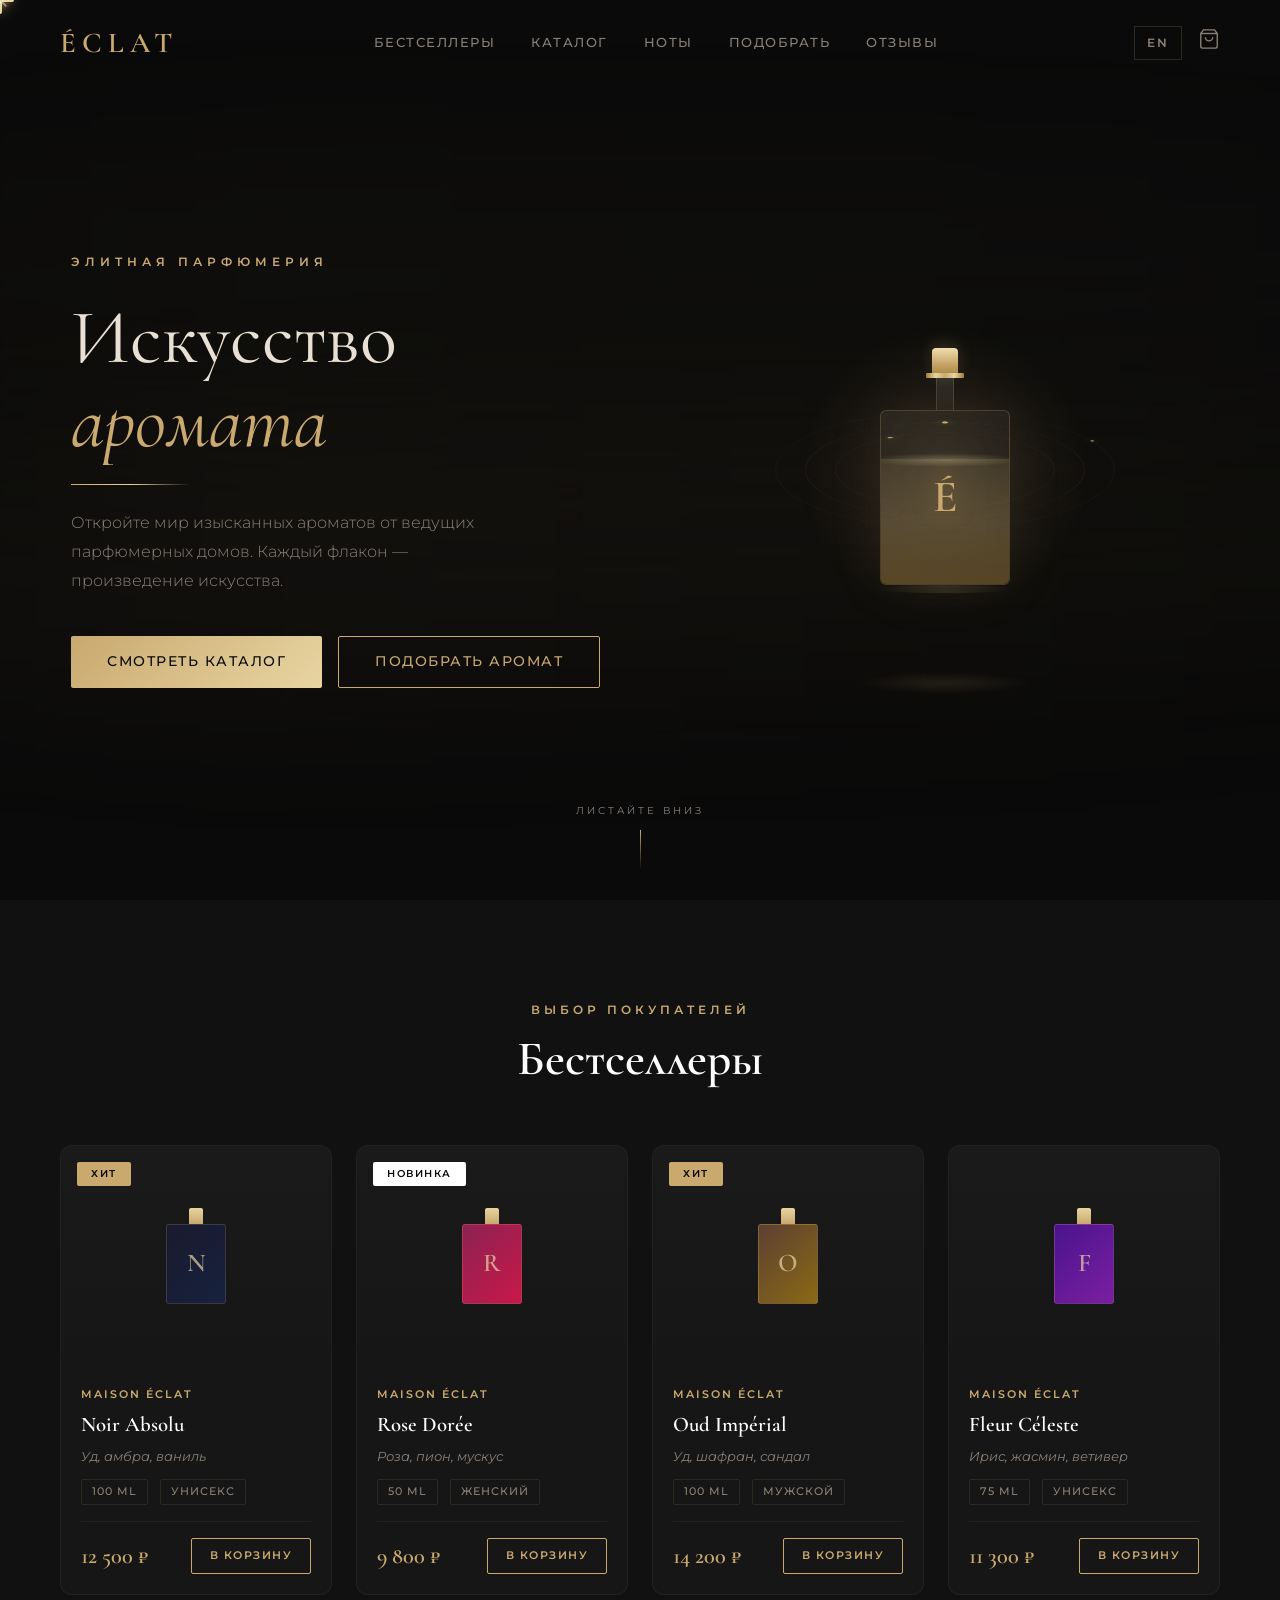
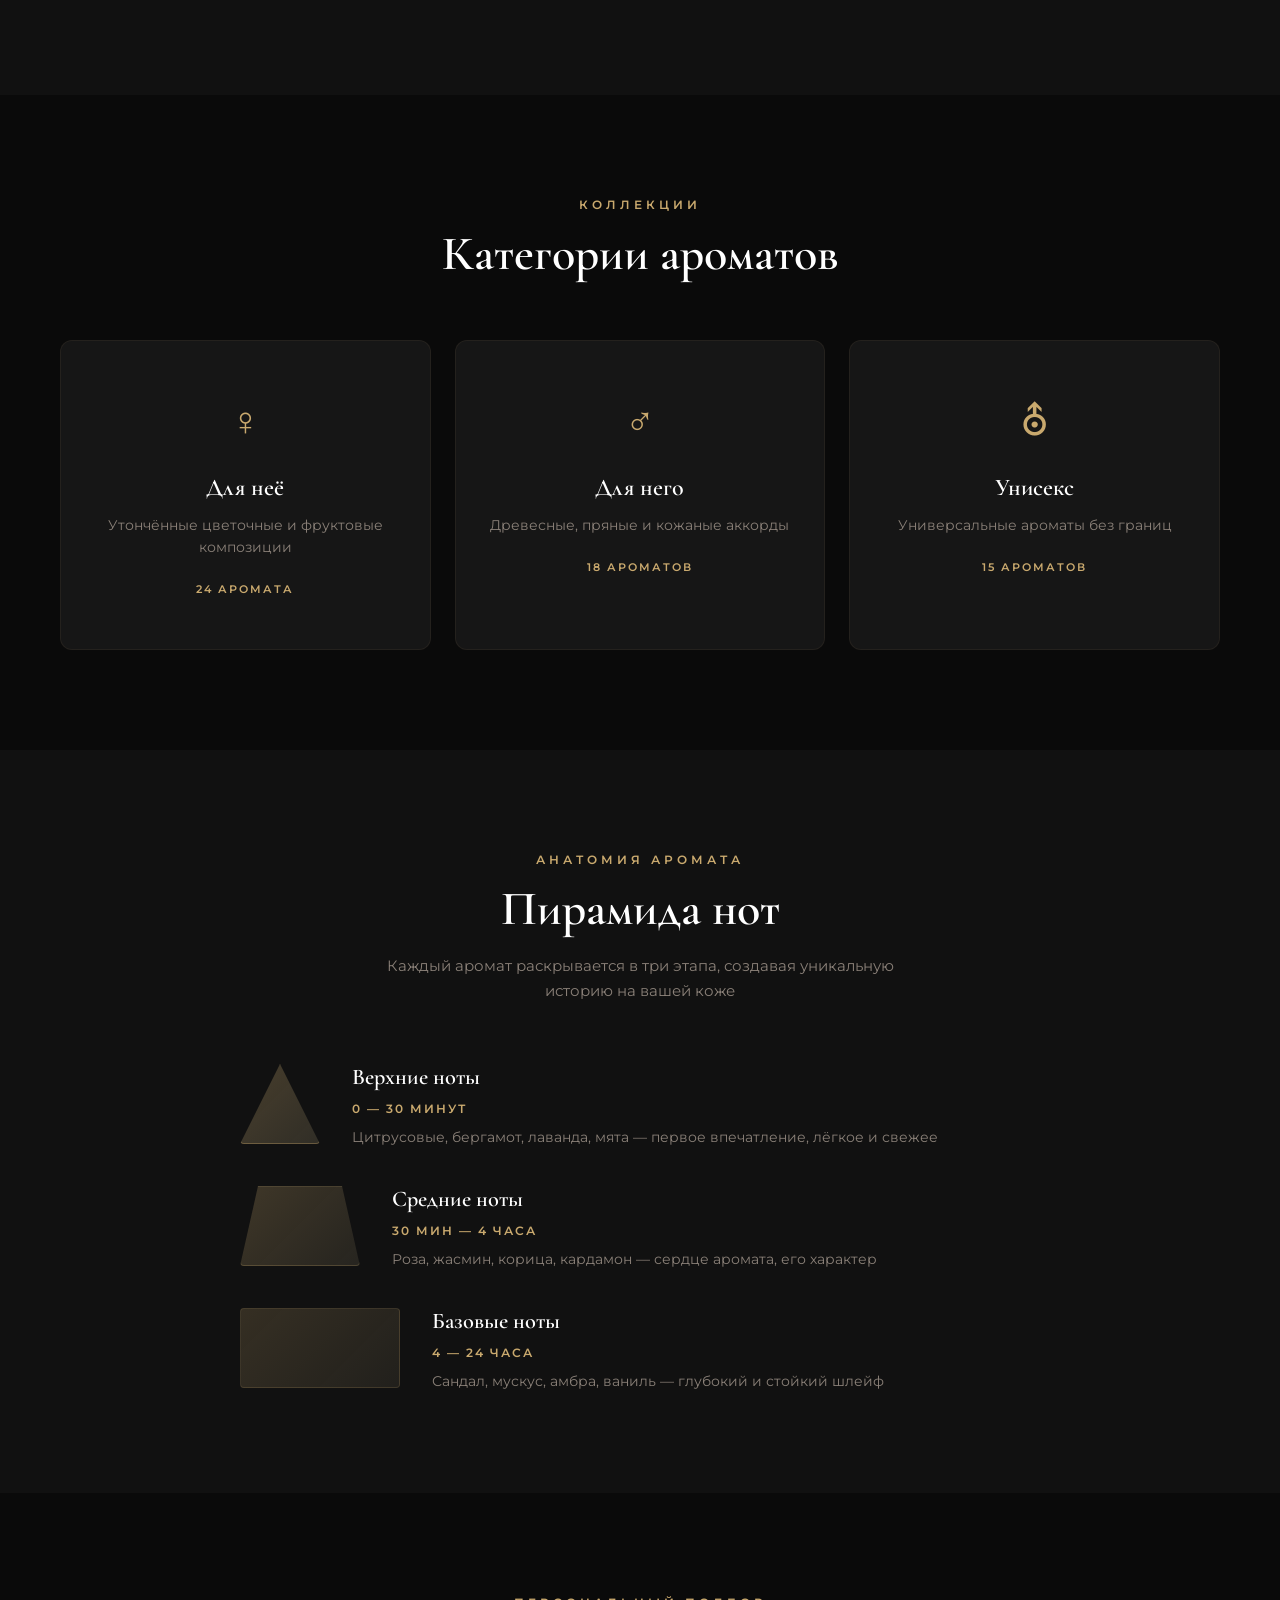
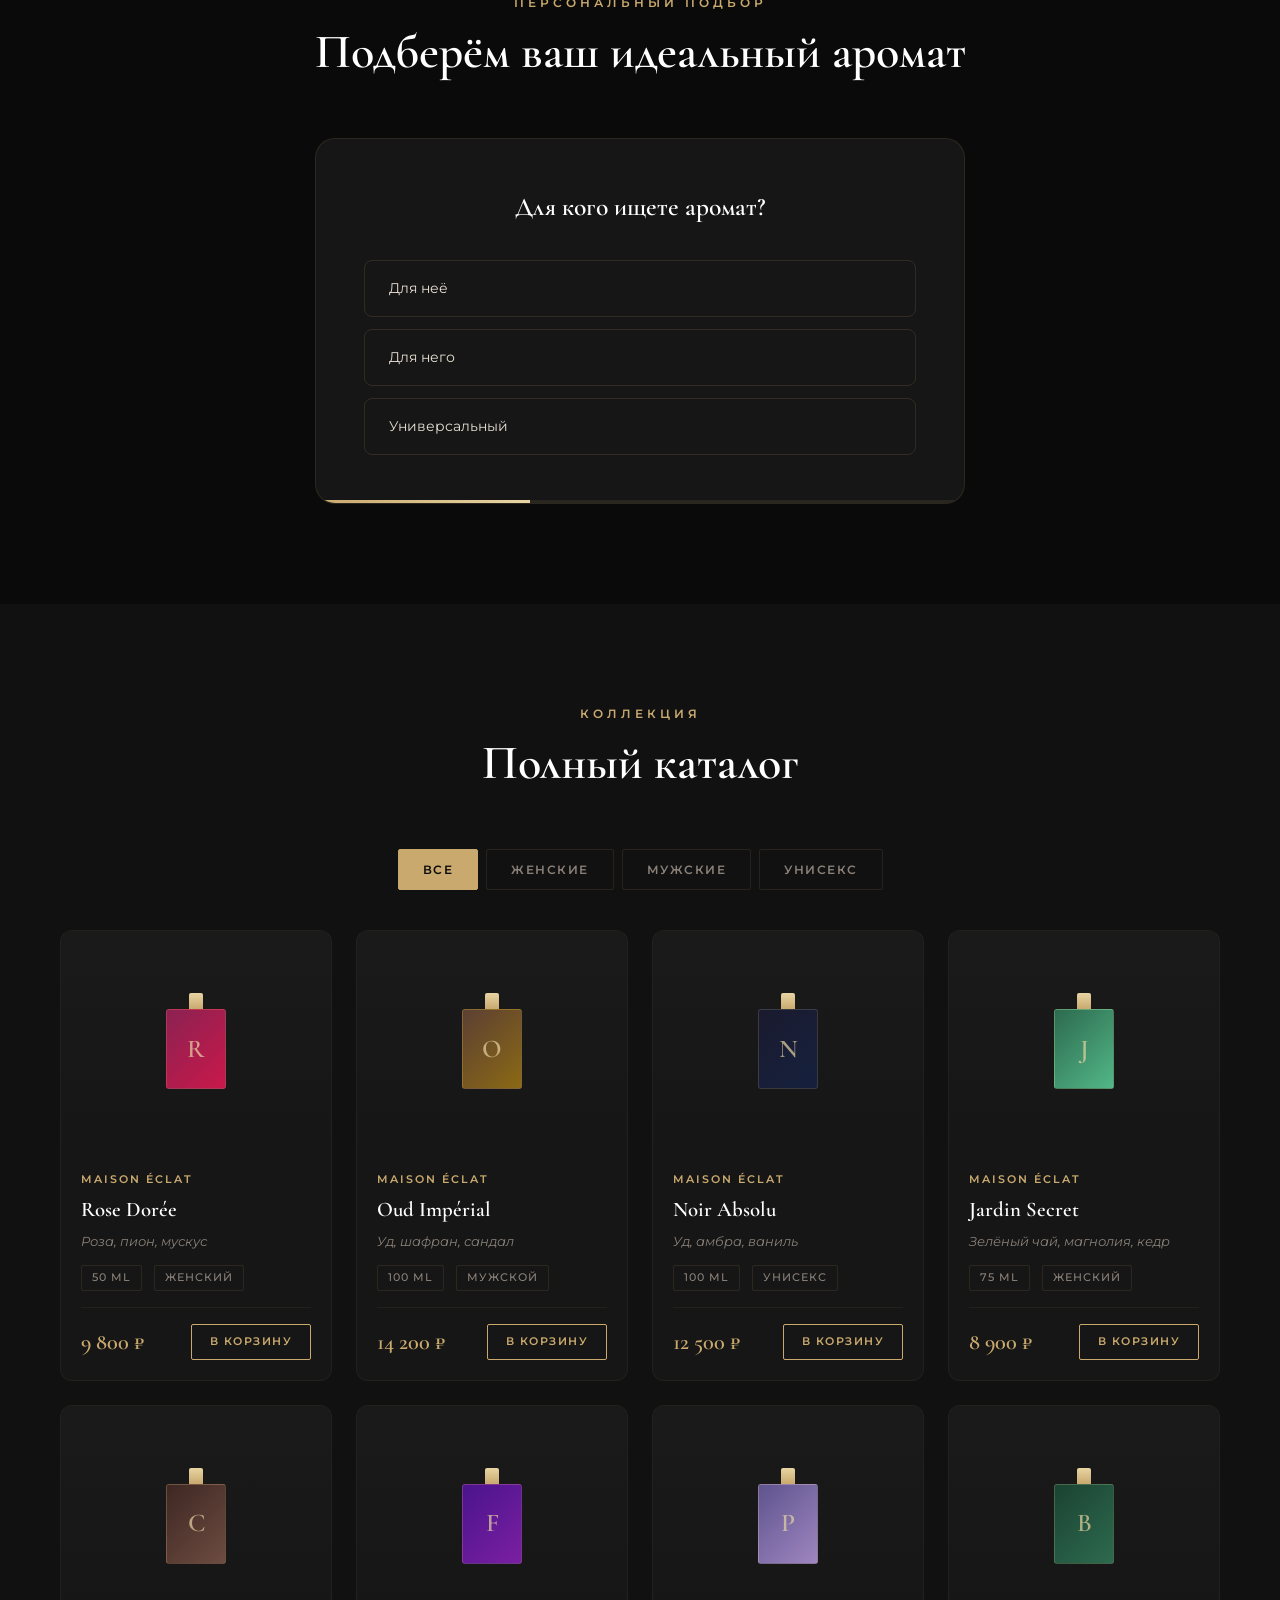
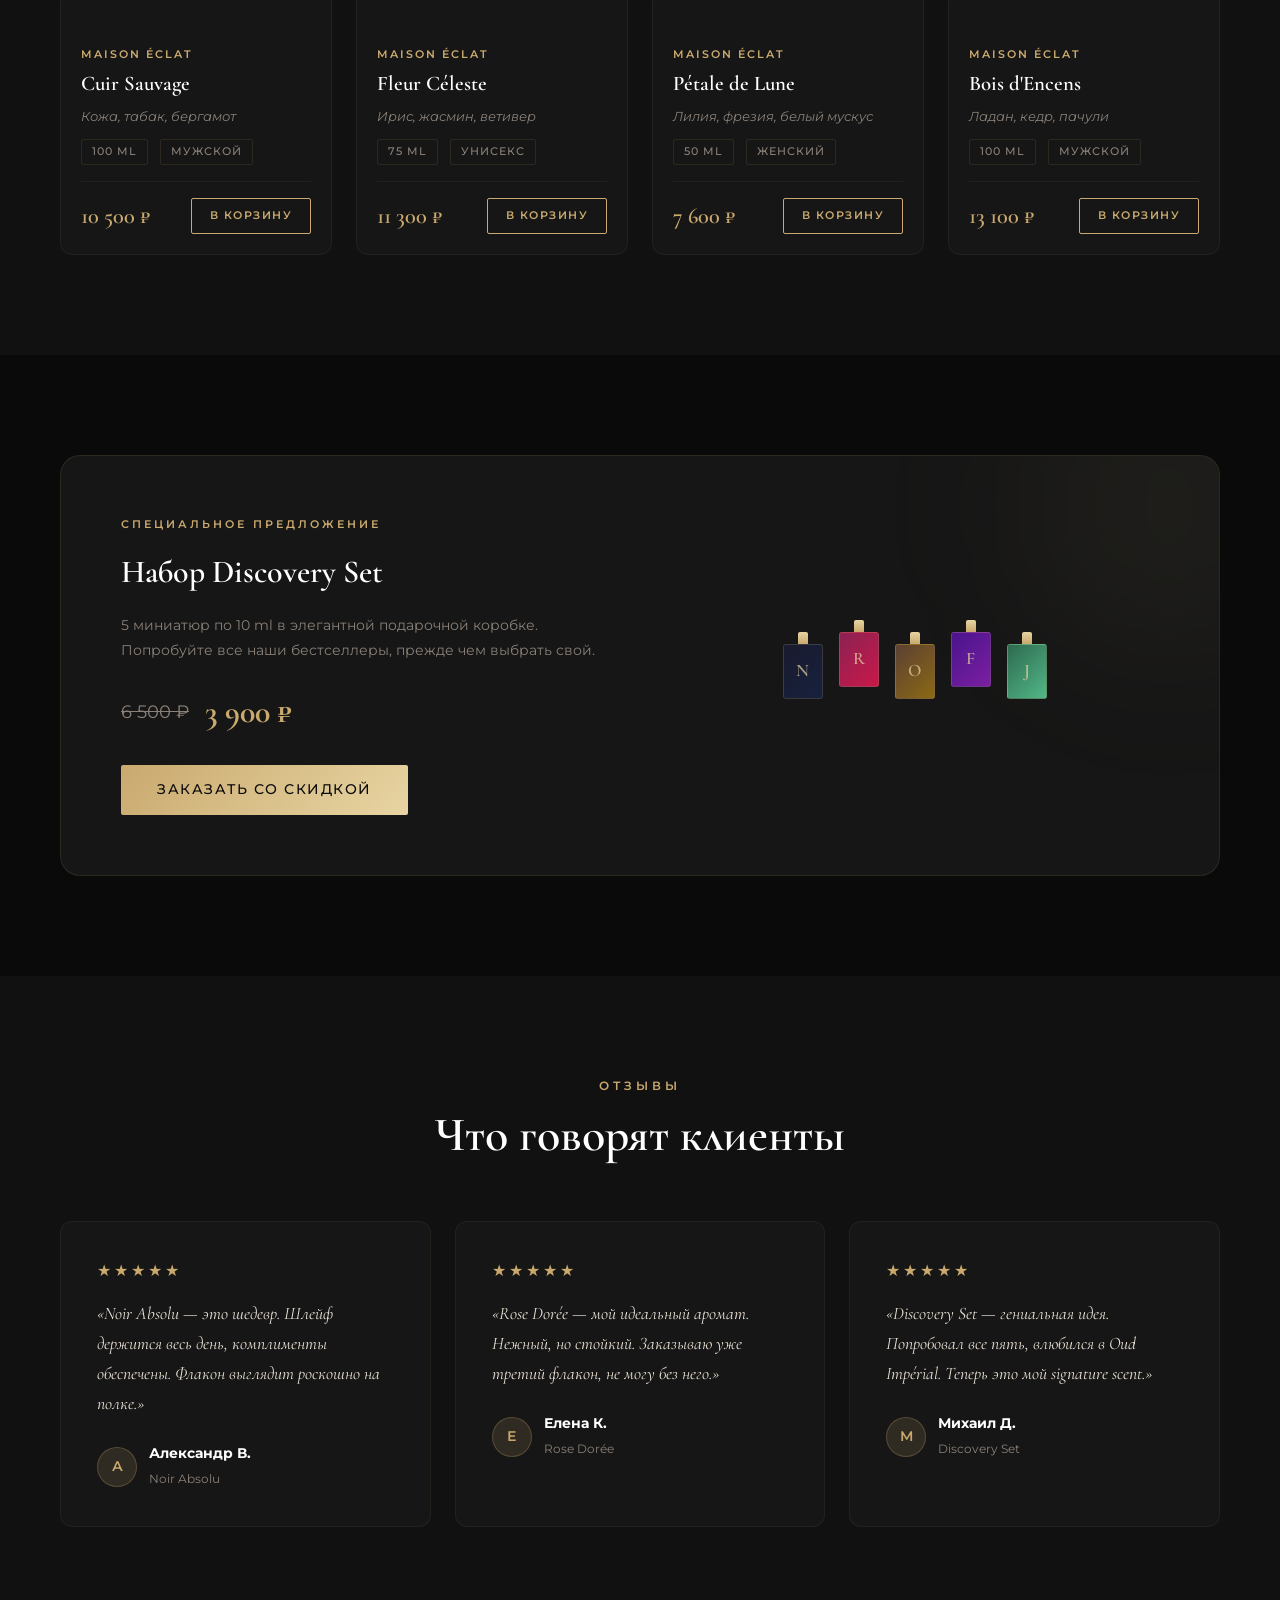
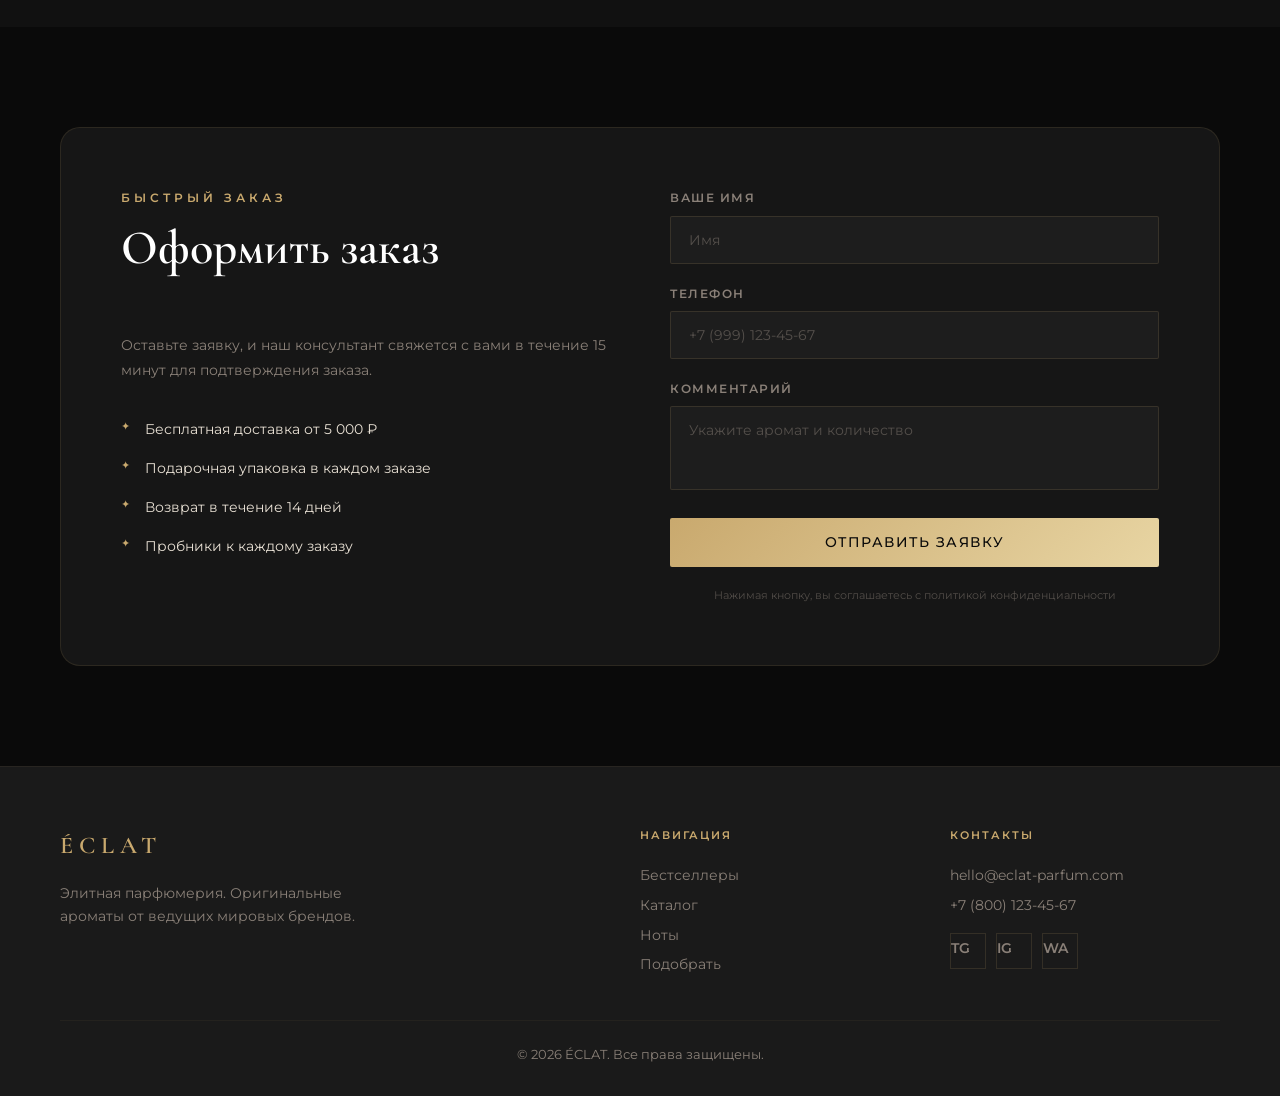
==== commit d84e6e80: "SEO-пакет: OG/twitter/canonical/JSON-LD/theme-color, robots.txt, sitemap.xml, 404, favicon, og-image" ====
--- a/index.html
+++ b/index.html
@@ -13,6 +13,28 @@
     <link href="https://fonts.googleapis.com/css2?family=Cormorant+Garamond:ital,wght@0,400;0,500;0,600;0,700;1,400;1,500&family=Montserrat:wght@300;400;500;600;700&display=swap" rel="stylesheet">
     <link rel="stylesheet" href="style.css">
     <color-scheme content="only light">
+
+<!-- SEO upgrade -->
+<meta property="og:url" content="https://hohotyn156782-bit.github.io/eclat/">
+<meta property="og:image" content="https://hohotyn156782-bit.github.io/eclat/og-image.jpg">
+<meta property="og:locale" content="ru_RU">
+<meta name="twitter:card" content="summary_large_image">
+<meta name="twitter:title" content="ÉCLAT — Luxury Perfumery">
+<meta name="twitter:description" content="ÉCLAT — магазин элитной парфюмерии. Оригинальные ароматы от ведущих мировых брендов.">
+<meta name="twitter:image" content="https://hohotyn156782-bit.github.io/eclat/og-image.jpg">
+<link rel="canonical" href="https://hohotyn156782-bit.github.io/eclat/">
+<meta name="theme-color" content="#0d0b10">
+<link rel="icon" type="image/svg+xml" href="favicon.svg">
+<script type="application/ld+json">
+{
+ "@context": "https://schema.org",
+ "@type": "Store",
+ "name": "ÉCLAT",
+ "url": "https://hohotyn156782-bit.github.io/eclat/",
+ "image": "https://hohotyn156782-bit.github.io/eclat/og-image.jpg",
+ "description": "ÉCLAT — магазин элитной парфюмерии. Оригинальные ароматы от ведущих мировых брендов."
+}
+</script>
 </head>
 <body>
 
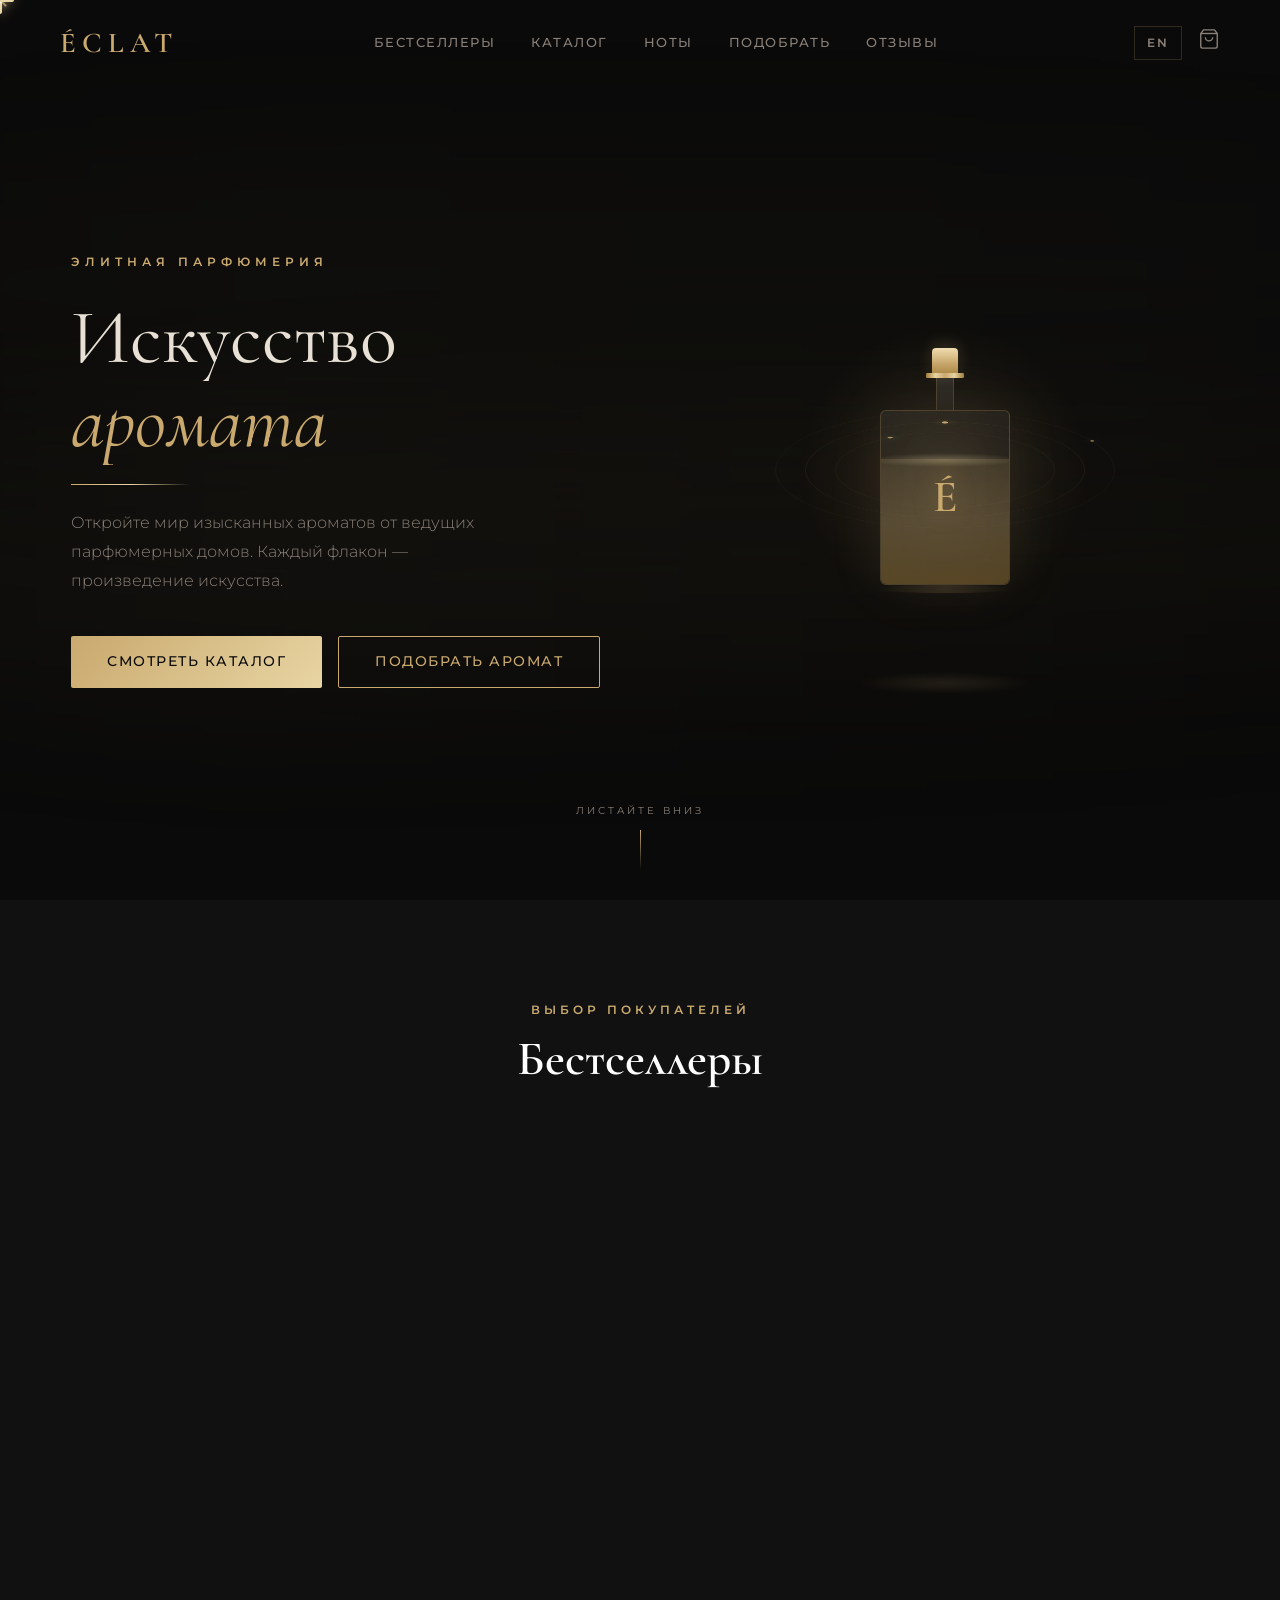
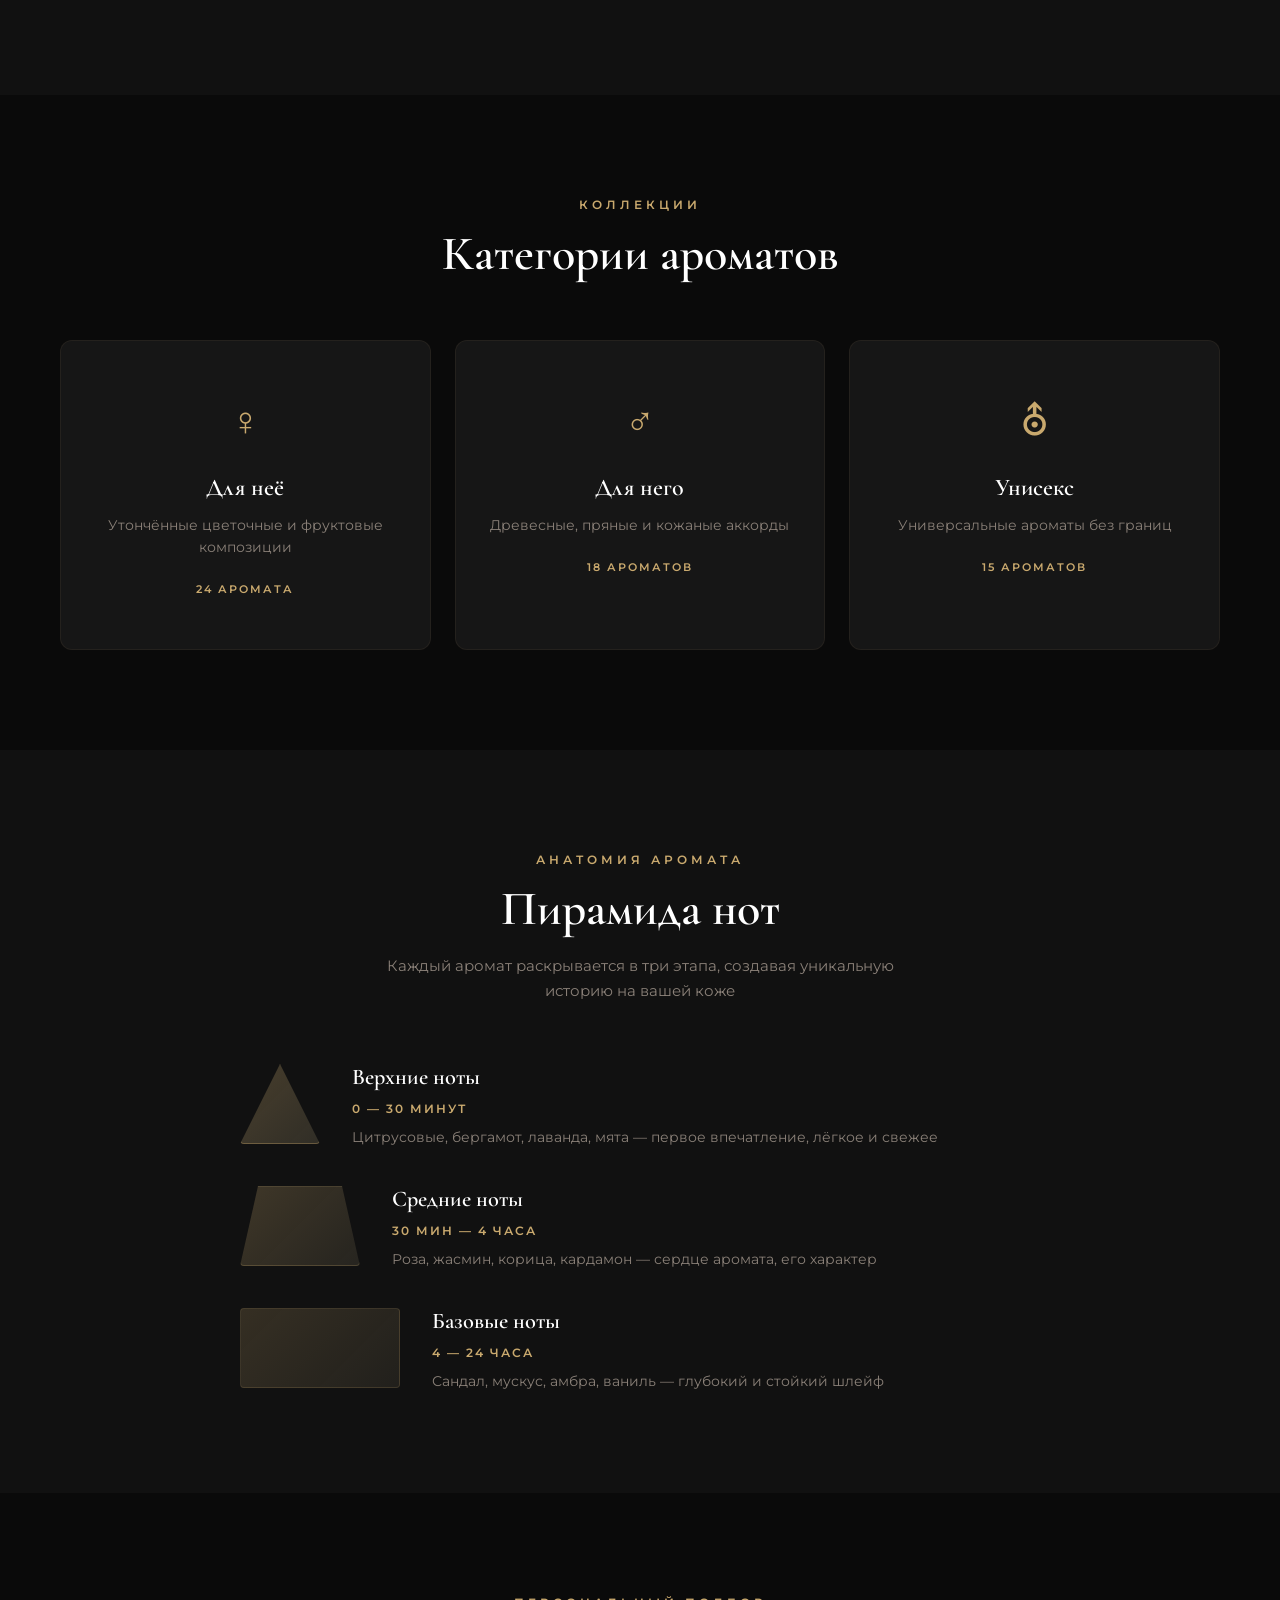
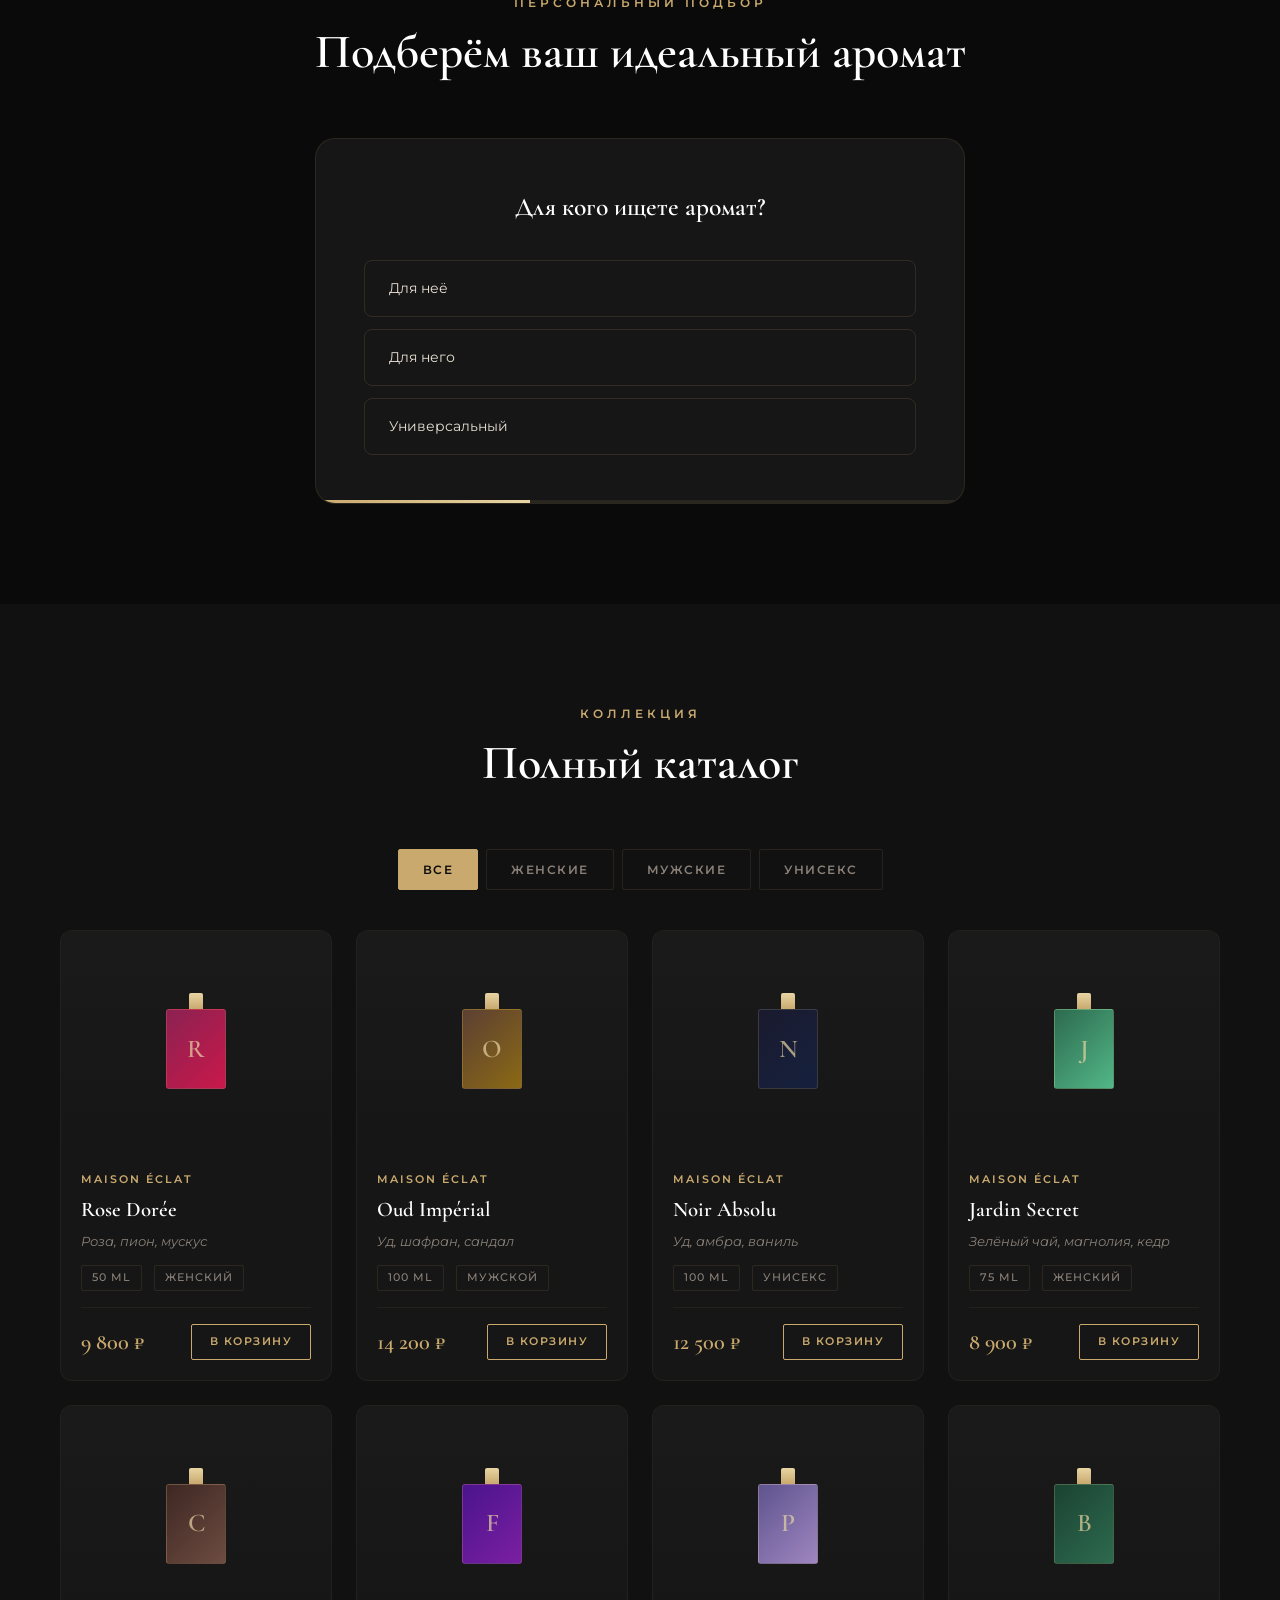
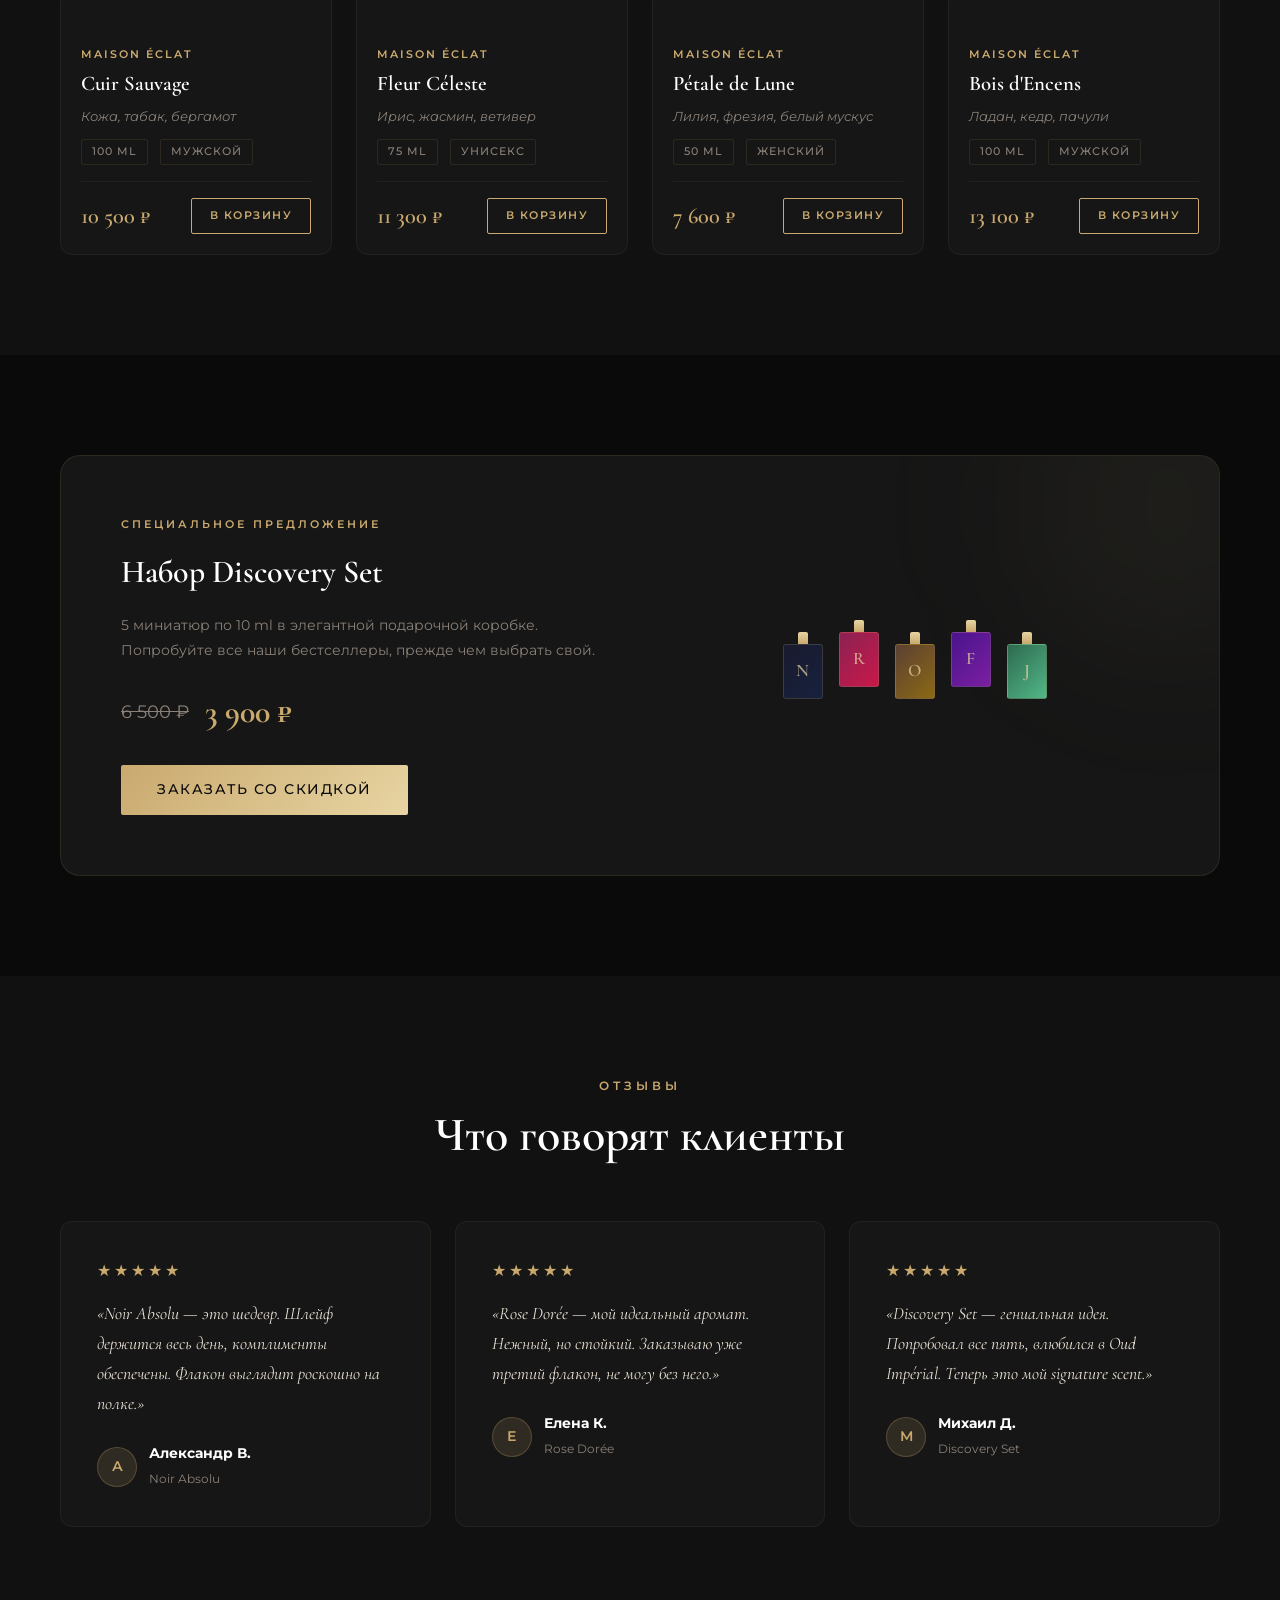
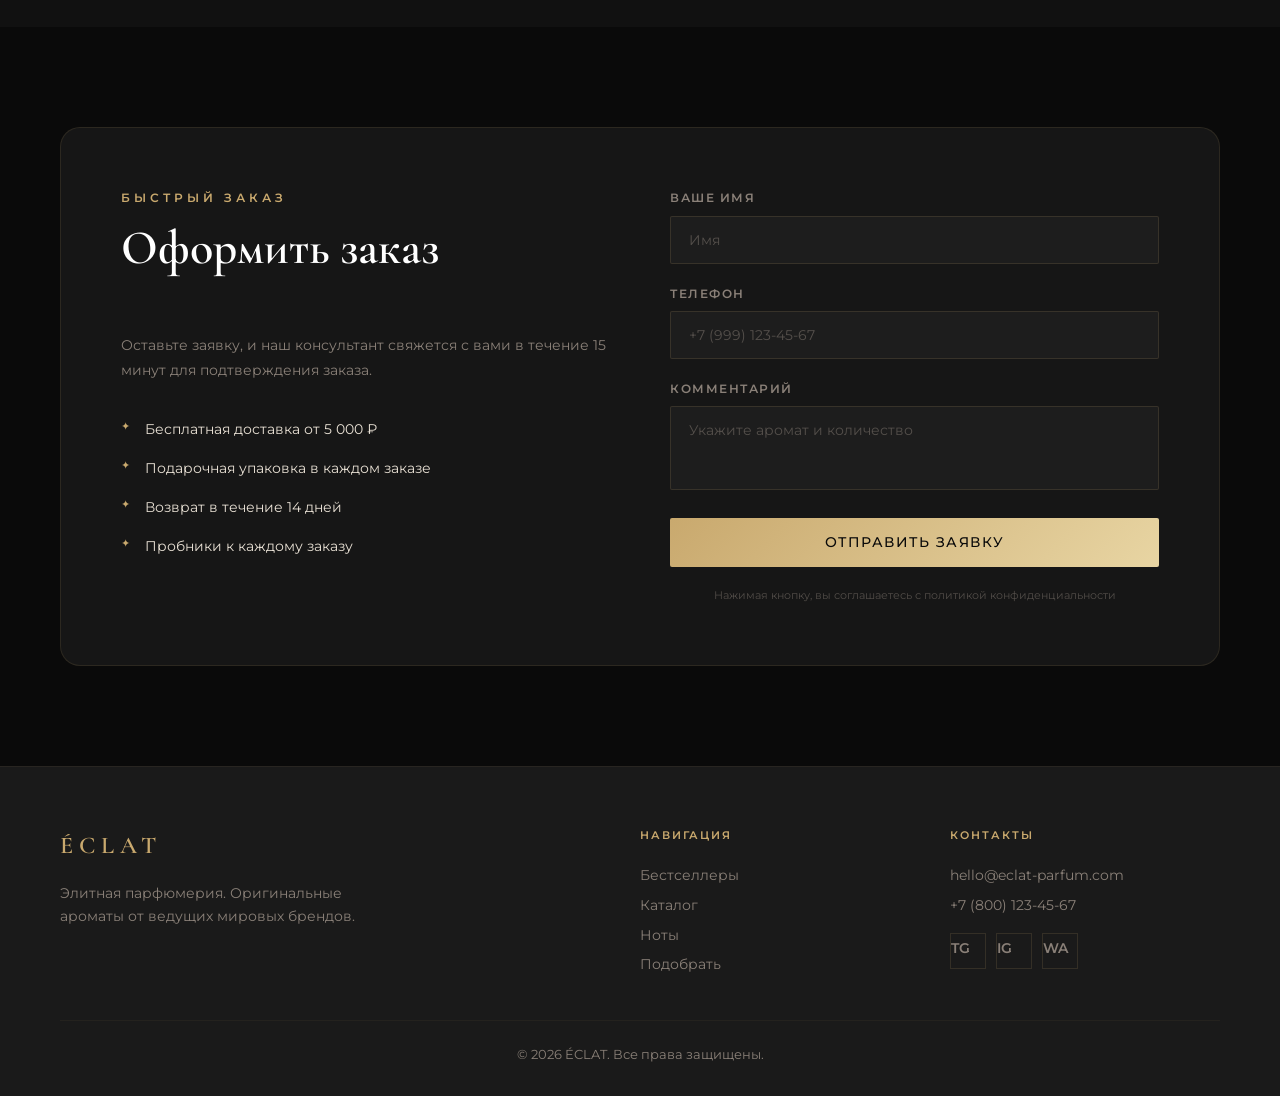
==== commit 9efe093a: "fix: оживить таймеры/соцссылки, убрать мёртвые href, поправить контакты (аудит)" ====
--- a/index.html
+++ b/index.html
@@ -13,35 +13,13 @@
     <link href="https://fonts.googleapis.com/css2?family=Cormorant+Garamond:ital,wght@0,400;0,500;0,600;0,700;1,400;1,500&family=Montserrat:wght@300;400;500;600;700&display=swap" rel="stylesheet">
     <link rel="stylesheet" href="style.css">
     <color-scheme content="only light">
-
-<!-- SEO upgrade -->
-<meta property="og:url" content="https://hohotyn156782-bit.github.io/eclat/">
-<meta property="og:image" content="https://hohotyn156782-bit.github.io/eclat/og-image.jpg">
-<meta property="og:locale" content="ru_RU">
-<meta name="twitter:card" content="summary_large_image">
-<meta name="twitter:title" content="ÉCLAT — Luxury Perfumery">
-<meta name="twitter:description" content="ÉCLAT — магазин элитной парфюмерии. Оригинальные ароматы от ведущих мировых брендов.">
-<meta name="twitter:image" content="https://hohotyn156782-bit.github.io/eclat/og-image.jpg">
-<link rel="canonical" href="https://hohotyn156782-bit.github.io/eclat/">
-<meta name="theme-color" content="#0d0b10">
-<link rel="icon" type="image/svg+xml" href="favicon.svg">
-<script type="application/ld+json">
-{
- "@context": "https://schema.org",
- "@type": "Store",
- "name": "ÉCLAT",
- "url": "https://hohotyn156782-bit.github.io/eclat/",
- "image": "https://hohotyn156782-bit.github.io/eclat/og-image.jpg",
- "description": "ÉCLAT — магазин элитной парфюмерии. Оригинальные ароматы от ведущих мировых брендов."
-}
-</script>
 </head>
 <body>
 
     <!-- HEADER -->
     <header class="header" id="header">
         <div class="container header__inner">
-            <a href="#" class="logo">ÉCLAT</a>
+            <a href="#hero" class="logo">ÉCLAT</a>
             <nav class="nav" id="nav">
                 <a href="#bestsellers" class="nav__link" data-i18n="nav_best">Бестселлеры</a>
                 <a href="#catalog" class="nav__link" data-i18n="nav_catalog">Каталог</a>
@@ -636,7 +614,7 @@
         <div class="container footer__inner">
             <div class="footer__top">
                 <div class="footer__brand">
-                    <a href="#" class="logo logo--footer">ÉCLAT</a>
+                    <a href="#hero" class="logo logo--footer">ÉCLAT</a>
                     <p class="footer__tagline" data-i18n="footer_tagline">Элитная парфюмерия. Оригинальные ароматы от ведущих мировых брендов.</p>
                 </div>
                 <div class="footer__links">
@@ -651,9 +629,9 @@
                     <a href="mailto:hello@eclat-parfum.com">hello@eclat-parfum.com</a>
                     <a href="tel:+78001234567">+7 (800) 123-45-67</a>
                     <div class="footer__socials">
-                        <a href="#" class="footer__social" aria-label="Telegram">TG</a>
-                        <a href="#" class="footer__social" aria-label="Instagram">IG</a>
-                        <a href="#" class="footer__social" aria-label="WhatsApp">WA</a>
+                        <a href="https://t.me/" target="_blank" rel="noopener" class="footer__social" aria-label="Telegram">TG</a>
+                        <a href="https://instagram.com/" target="_blank" rel="noopener" class="footer__social" aria-label="Instagram">IG</a>
+                        <a href="https://wa.me/" target="_blank" rel="noopener" class="footer__social" aria-label="WhatsApp">WA</a>
                     </div>
                 </div>
             </div>
